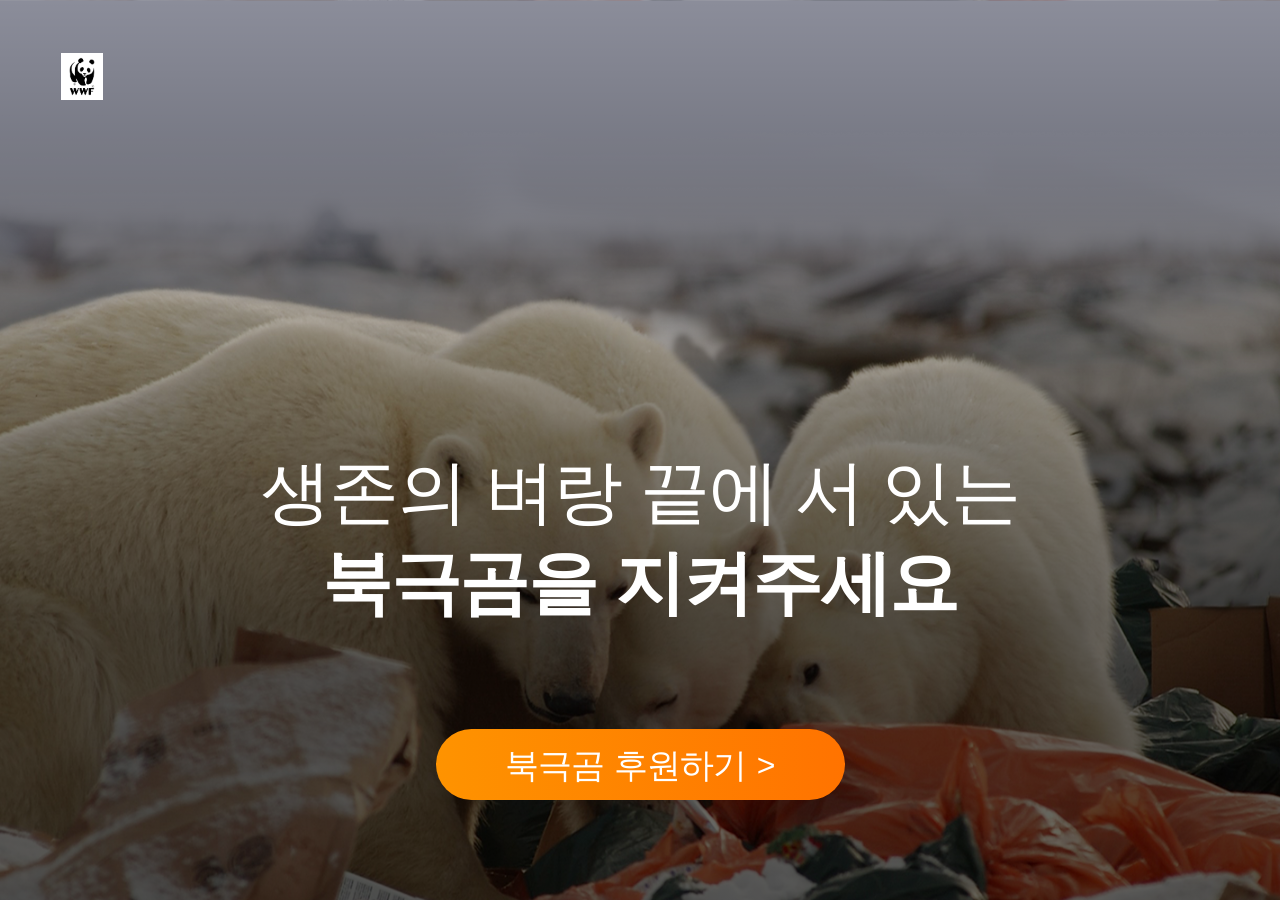
==== index.html @ f2ee0ec1 "1행 완성" ====
<!DOCTYPE html>
<html lang="ko">
<head>
    <meta charset="UTF-8">
    <meta name="viewport" content="width=device-width, initial-scale=1.0">
    <meta name="description" content="">
    <meta name="keywords" content="">
    <link rel="shortcut icon" href="./images/favicon1.png" type="image/x-icon">
    <title>wwf</title>
    <link rel="stylesheet" href="./style/reset.css">
    <link rel="stylesheet" href="./style/common.css">
    <link rel="stylesheet" href="./style/index.css">
    <link rel="stylesheet" href="./style/responsive.css">
</head>
<body>
    <div id="wrap">
        <!-- 1행 캠페인 표지-->
        <section class="container intro">
            <p class="logo"><img src="./images/logo.jpg" alt="wwf"></p>
            <h1>
                <span>생존의 벼랑 끝에 서 있는</span>
                <span>북극곰을 지켜주세요</span>
            </h1>
            <a href="#" class="sponsor_btn"><em>북극곰 후원하기</em><!-- after --></a>
        </section>
        <!-- 2행 퀴즈-->
        <!-- 3행 영상-->
        <!-- 4행 50감소-->
        <!-- 5행 인류재앙-->
        <!-- 6행 빙하위기-->
        <!-- 7행 wwf단체소개-->
        <!-- 8행 활동내역-->
        <!-- 9행 선물정보-->
        <!-- 10행 안내-->
    </div>
</body>
</html>
---- style/common.css ----
/* 공통 common.css */
#wrap {}
#wrap * {transition:all 0.3s;} /* 반응형 웹 사이즈가 바뀔때 자연스럽게 바뀌게 하는 방법 */
#wrap .container {
    min-width: 320px;
}
/* mobile design - .sponsor_btn */
#wrap .container .sponsor_btn {
    display: flex;
    flex-flow: row nowrap;
    justify-content: center;
    align-items: center;
    gap: 10px;
    border-radius: 37.5px;
    background: linear-gradient(90deg,#FE9300,#FF7300);
    width: 164px; height: 41px;
    margin: 0 auto;
}
#wrap .container .sponsor_btn::after {
    content: '>'; 
    display: block; 
    color: #fff;
    font-size: 0.75rem;
    transition: font-weight 0.3s;
}
#wrap .container .sponsor_btn:hover::after {
    animation: btn 0.4s linear alternate infinite;
    font-weight: 600;
}
#wrap .container .sponsor_btn em {
    color: #fff;
    font-weight: 500;
}

@keyframes btn {
    0% {transform: translateX(0)}
    100% {transform: translateX(4px);}
}
---- style/index.css ----
/* ==============================1행 캠페인 표지(m)==================================== */
#wrap .intro {
    background-image: url(../images/bg1.png);
    background-size: cover; 
    background-position: center bottom;
    padding: 100px 0;
}
#wrap .intro > *  {position: relative; z-index: 999;} 
#wrap .intro::after {
    content: ''; display: block;
    background:linear-gradient(transparent,#000  69%);
    opacity: 0.6;
    position: absolute; left: 0; top: 0;
    width: 100%; height: 100%;
    z-index: 100;
}
#wrap .intro .logo {
    position: absolute; 
    left: 21px; top: 18px; 
    width: 24px; /* 가로,세로 중 한가지값만 작성(나머지 비율은 자동조정) */
}   
#wrap .intro .logo img {width: 100%;}
#wrap .intro h1 {margin:0 0 50px;}
#wrap .intro h1 span {
    font-size: 1.88rem; font-weight: 700;
    display: block; text-align: center;
    line-height: 1.3; color: #fff;
}
#wrap .intro h1 span:nth-child(1) {}
#wrap .intro h1 span:nth-child(2) {}
#wrap .intro .sponsor_btn {}
---- style/responsive.css ----
/* 반응형조건 responsive */
/* m(320~) -> t(1024~) -> d(1250~) */
@media screen and (min-width:860px) {
    #wrap .intro {padding: 300px 0 100px;}
}
@media screen and (min-width:1024px) {
    #wrap .intro {padding: 410px 0 100px;}
    #wrap .intro .logo {width: 32px;left: 36px; top: 30px;}
    #wrap .intro h1 span {font-size: 3.13rem;}
    #wrap .intro h1 {margin:0 0 100px;}
    #wrap .container .sponsor_btn {width: 238px; height: 60px;}
    #wrap .container .sponsor_btn::after {font-size: 1rem;}
    #wrap .container .sponsor_btn em {font-size: 1.38rem;}
}/* 1024~ */
@media screen and (min-width:1250px) {
    #wrap .intro {padding: 447px 0 100px;}
    #wrap .intro .logo {width: 42px; left: 61px; top: 53px;}
    #wrap .intro h1 span {font-size: 4.38rem;}
    #wrap .intro h1 span:nth-child(1) {font-weight: 400;}
    #wrap .container .sponsor_btn {width: 409px; height: 71px;}
    #wrap .container .sponsor_btn::after {font-size: 2rem;}
    #wrap .container .sponsor_btn em {font-size: 2.13rem;}
}
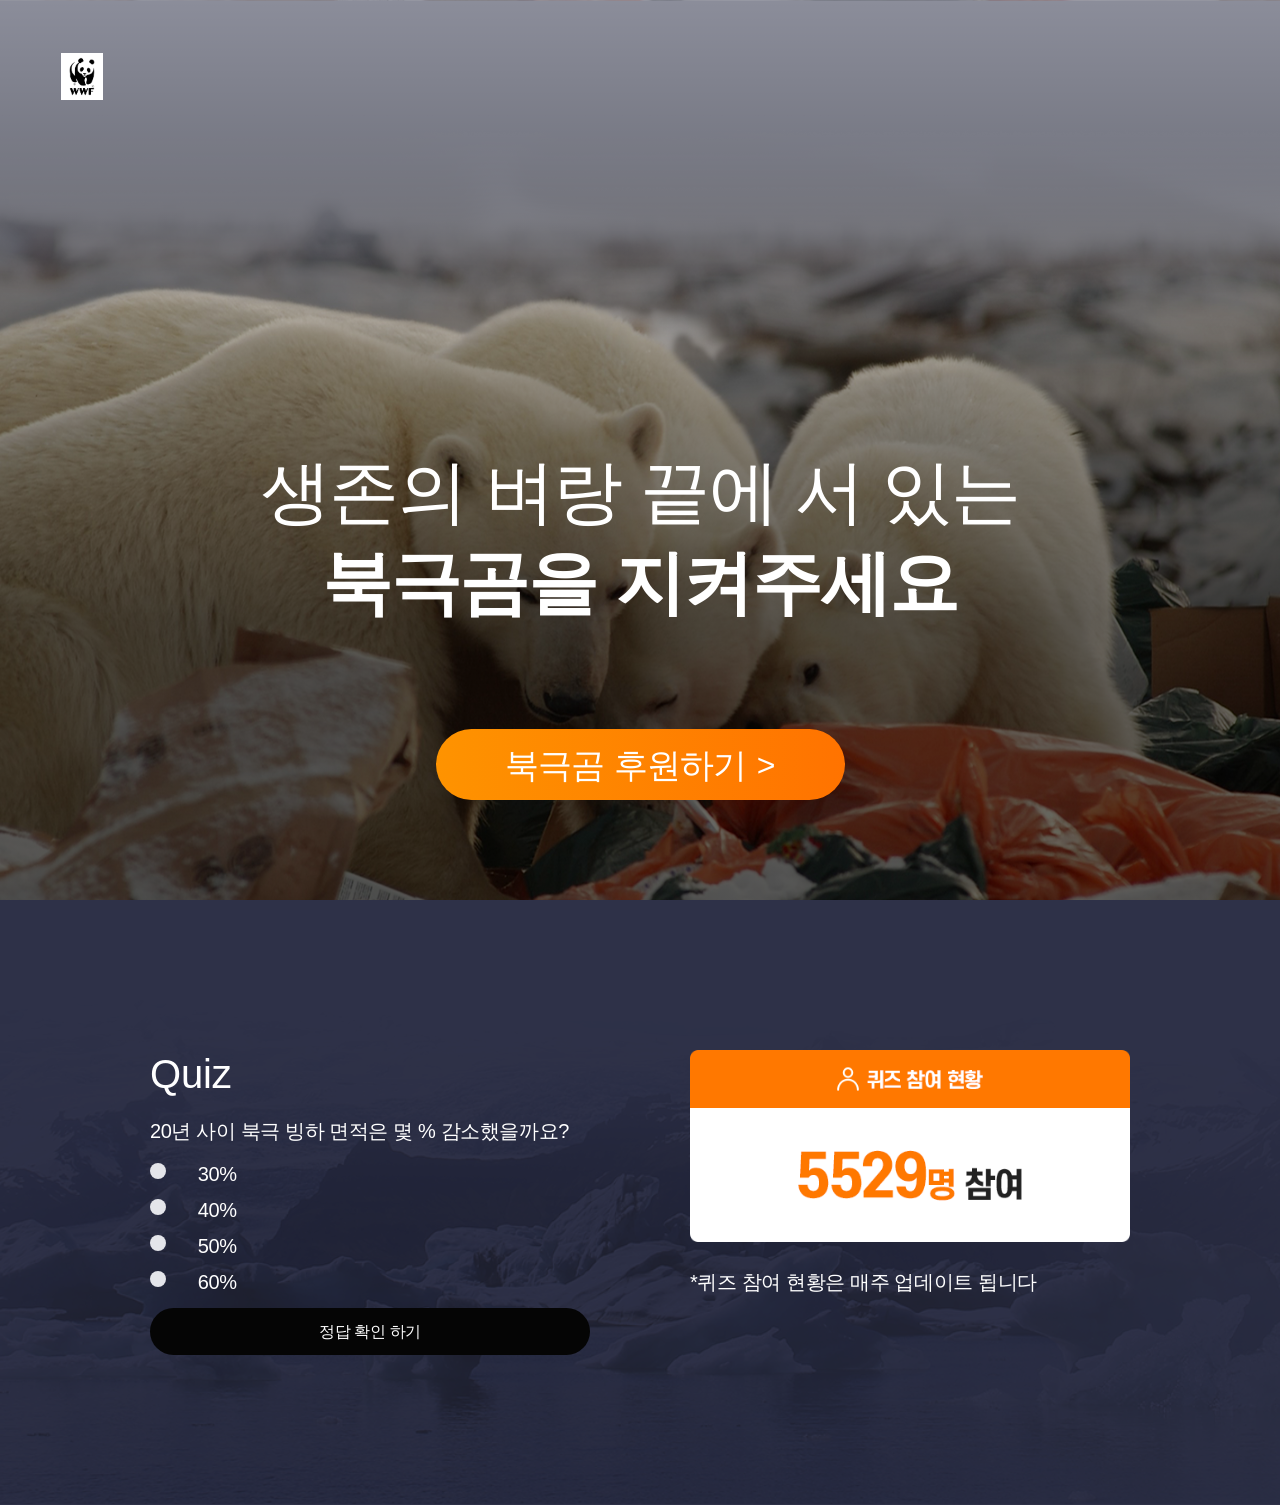
==== commit 249881ac: "2행 완성 반응형 해야함." ====
--- a/index.html
+++ b/index.html
@@ -24,6 +24,39 @@
             <a href="#" class="sponsor_btn"><em>북극곰 후원하기</em><!-- after --></a>
         </section>
         <!-- 2행 퀴즈-->
+        <div class="container quiz_bg">
+            <section class="contents quiz">
+                <div class="quiz_list">
+                    <h1>Quiz</h1>
+                    <h2><span>20년 사이 북극 빙하 면적은 </span><span>몇 % 감소했을까요?</span></h2>
+                    <form action="#" method="get" id="quiz_frm">
+                        <ul>
+                            <li>
+                                <input type="radio" name="quiz_group" id="q30" value="q30">
+                                <label for="q30">30%</label>
+                            </li>
+                            <li>
+                                <input type="radio" name="quiz_group" id="q40" value="q40">
+                                <label for="q40">40%</label>
+                            </li>
+                            <li>
+                                <input type="radio" name="quiz_group" id="q50" value="q50">
+                                <label for="q50">50%</label>
+                            </li>
+                            <li>
+                                <input type="radio" name="quiz_group" id="q60" value="q60">
+                                <label for="q60">60%</label>
+                            </li>
+                        </ul>
+                        <button  type="button" id="answer_btn">정답 확인 하기</button>
+                    </form>
+                </div>
+                <div class="quiz_status">
+                    <img src="./images/quiz_contents.png" alt="">
+                    <p>*퀴즈 참여 현황은 매주 업데이트 됩니다</p>
+                </div>
+            </section>
+        </div>
         <!-- 3행 영상-->
         <!-- 4행 50감소-->
         <!-- 5행 인류재앙-->
--- a/style/common.css
+++ b/style/common.css
@@ -2,8 +2,9 @@
 #wrap {}
 #wrap * {transition:all 0.3s;} /* 반응형 웹 사이즈가 바뀔때 자연스럽게 바뀌게 하는 방법 */
 #wrap .container {
-    min-width: 320px;
-}
+    min-width: 320px; /* 여기까지만 작아져라 */
+} 
+#wrap .quiz_bg .contents {max-width: 1250px; margin: 0 auto;} /* 여기까지만 커져라 */
 /* mobile design - .sponsor_btn */
 #wrap .container .sponsor_btn {
     display: flex;
@@ -32,6 +33,7 @@
     font-weight: 500;
 }
 
+
 @keyframes btn {
     0% {transform: translateX(0)}
     100% {transform: translateX(4px);}
--- a/style/index.css
+++ b/style/index.css
@@ -4,8 +4,9 @@
     background-size: cover; 
     background-position: center bottom;
     padding: 100px 0;
+    position: relative;
 }
-#wrap .intro > *  {position: relative; z-index: 999;} 
+#wrap .intro > *  { position: relative; z-index: 999;} 
 #wrap .intro::after {
     content: ''; display: block;
     background:linear-gradient(transparent,#000  69%);
@@ -28,4 +29,62 @@
 }
 #wrap .intro h1 span:nth-child(1) {}
 #wrap .intro h1 span:nth-child(2) {}
-#wrap .intro .sponsor_btn {}+#wrap .intro .sponsor_btn {}
+
+/* =============================================2행========================================= */
+
+#wrap .quiz_bg {
+    background-image: url(../images/quiz_bg.png);
+    background-size: cover;
+    background-position: center bottom;
+    padding: 70px;
+}
+
+#wrap .quiz_bg .quiz {
+    display: flex; flex-flow: column nowrap; /* t,d column을 low로 */
+    gap: 50px;
+}
+#wrap .quiz_bg .quiz .quiz_list {
+    
+}
+#wrap .quiz_bg .quiz .quiz_list > * {margin: 0 0 16px;}
+#wrap .quiz_bg .quiz .quiz_list h1 {
+    font-size: 1.5rem; font-weight:500; line-height: 1.2; letter-spacing: -0.01rem;
+    color: #fff;
+}
+#wrap .quiz_bg .quiz .quiz_list h2 {margin-bottom: 16px;}
+#wrap .quiz_bg .quiz .quiz_list h2 span {
+    color: #fff;
+    display: block;
+    line-height: 1.7; 
+}
+#wrap .quiz_bg .quiz .quiz_list h2 span:first-child {}
+#wrap .quiz_bg .quiz .quiz_list h2 span:last-child {}
+#wrap .quiz_bg .quiz .quiz_list #quiz_frm {margin: 0;}
+#wrap .quiz_bg .quiz .quiz_list #quiz_frm ul {margin:0 0 16px;}
+#wrap .quiz_bg .quiz .quiz_list #quiz_frm ul li {
+    margin:0 0 16px;
+}
+#wrap .quiz_bg .quiz .quiz_list #quiz_frm ul li:last-child {margin: 0;}
+#wrap .quiz_bg .quiz .quiz_list #quiz_frm ul li input {display: none;}
+#wrap .quiz_bg .quiz .quiz_list #quiz_frm ul li input:checked + label {background-image: url(../images/quiz_chk.svg);}
+#wrap .quiz_bg .quiz .quiz_list #quiz_frm ul li label {
+    color: #fff;
+    font-size: 0.88rem;
+    background-image: url(../images/quiz_no_chk.svg);
+    background-size: 16px; background-repeat: no-repeat; /* 반복 유무 */
+    padding-left: 47.75px; /* 원 위치로부터 떨어져있는 거리 */
+}
+#wrap .quiz_bg .quiz .quiz_list #quiz_frm ul li:hover label {color: #FF7300;}
+#wrap .quiz_bg .quiz .quiz_list #quiz_frm #answer_btn {
+    color: #fff;
+    width:100%; line-height: 47px; line-height: 1.7;
+    background-color: #050505; padding: 10px;
+    border-radius: 50px;
+}
+#wrap .quiz_bg .quiz .quiz_list #quiz_frm #answer_btn:hover {
+    background-color: #FF7300;
+}
+#wrap .quiz_bg .quiz .quiz_status {}
+#wrap .quiz_bg .quiz .quiz_status img {width: 100%;}
+#wrap .quiz_bg .quiz .quiz_status p {color: #fff; line-height: 1.7;font-size: 1.25rem; margin: 20px 0 0; } 
--- a/style/responsive.css
+++ b/style/responsive.css
@@ -1,7 +1,19 @@
 /* 반응형조건 responsive */
 /* m(320~) -> t(1024~) -> d(1250~) */
+@media screen and (min-width:680px) {
+    #wrap .quiz_bg .quiz {
+        flex-flow: row nowrap;
+    }
+    #wrap .quiz_bg .quiz > * {flex: 1;} /* 양쪽 같은 비율로 반응하게 하기. */
+/*     #wrap .quiz_bg .quiz .quiz_list {width: 200px;}
+    #wrap .quiz_bg .quiz .quiz_status {flex: 1;} */
+}
 @media screen and (min-width:860px) {
     #wrap .intro {padding: 300px 0 100px;}
+    /* --------------------2행 퀴즈----------------------------- */
+    #wrap .quiz_bg .quiz {
+        flex-flow: row nowrap;
+    }
 }
 @media screen and (min-width:1024px) {
     #wrap .intro {padding: 410px 0 100px;}
@@ -11,6 +23,13 @@
     #wrap .container .sponsor_btn {width: 238px; height: 60px;}
     #wrap .container .sponsor_btn::after {font-size: 1rem;}
     #wrap .container .sponsor_btn em {font-size: 1.38rem;}
+    /* --------------------2행 퀴즈----------------------------- */
+    #wrap .quiz_bg {padding: 150px;}
+    #wrap .quiz_bg .quiz {flex-flow: row nowrap; gap: 100px;}
+    #wrap .quiz_bg .quiz .quiz_list h1 {font-size: 2.5rem;}
+    #wrap .quiz_bg .quiz .quiz_list h2 span {font-size: 1.25rem; display: inline;}
+    #wrap .quiz_bg .quiz .quiz_list #quiz_frm ul li label {font-size: 1.25rem; /* background-size: 28px; */}
+    
 }/* 1024~ */
 @media screen and (min-width:1250px) {
     #wrap .intro {padding: 447px 0 100px;}
@@ -20,4 +39,5 @@
     #wrap .container .sponsor_btn {width: 409px; height: 71px;}
     #wrap .container .sponsor_btn::after {font-size: 2rem;}
     #wrap .container .sponsor_btn em {font-size: 2.13rem;}
+    /* --------------------2행 퀴즈----------------------------- */
 }
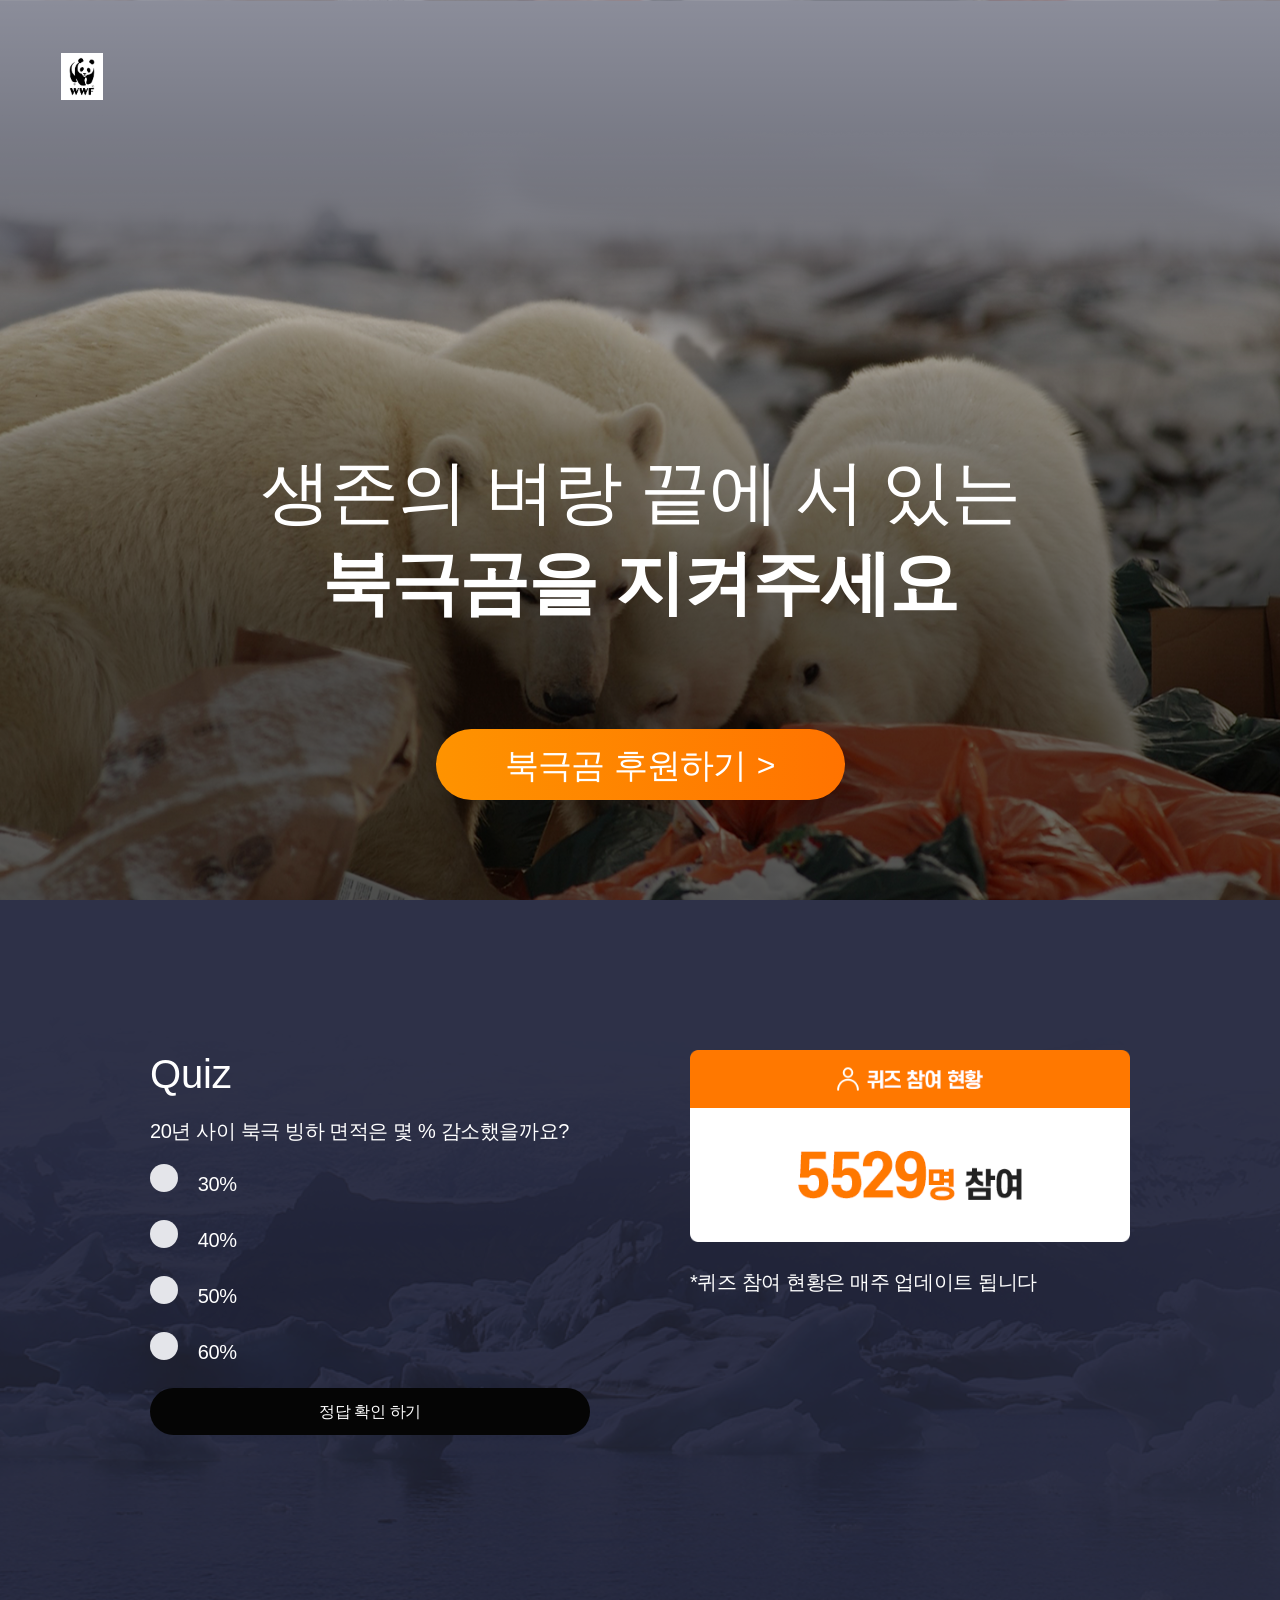
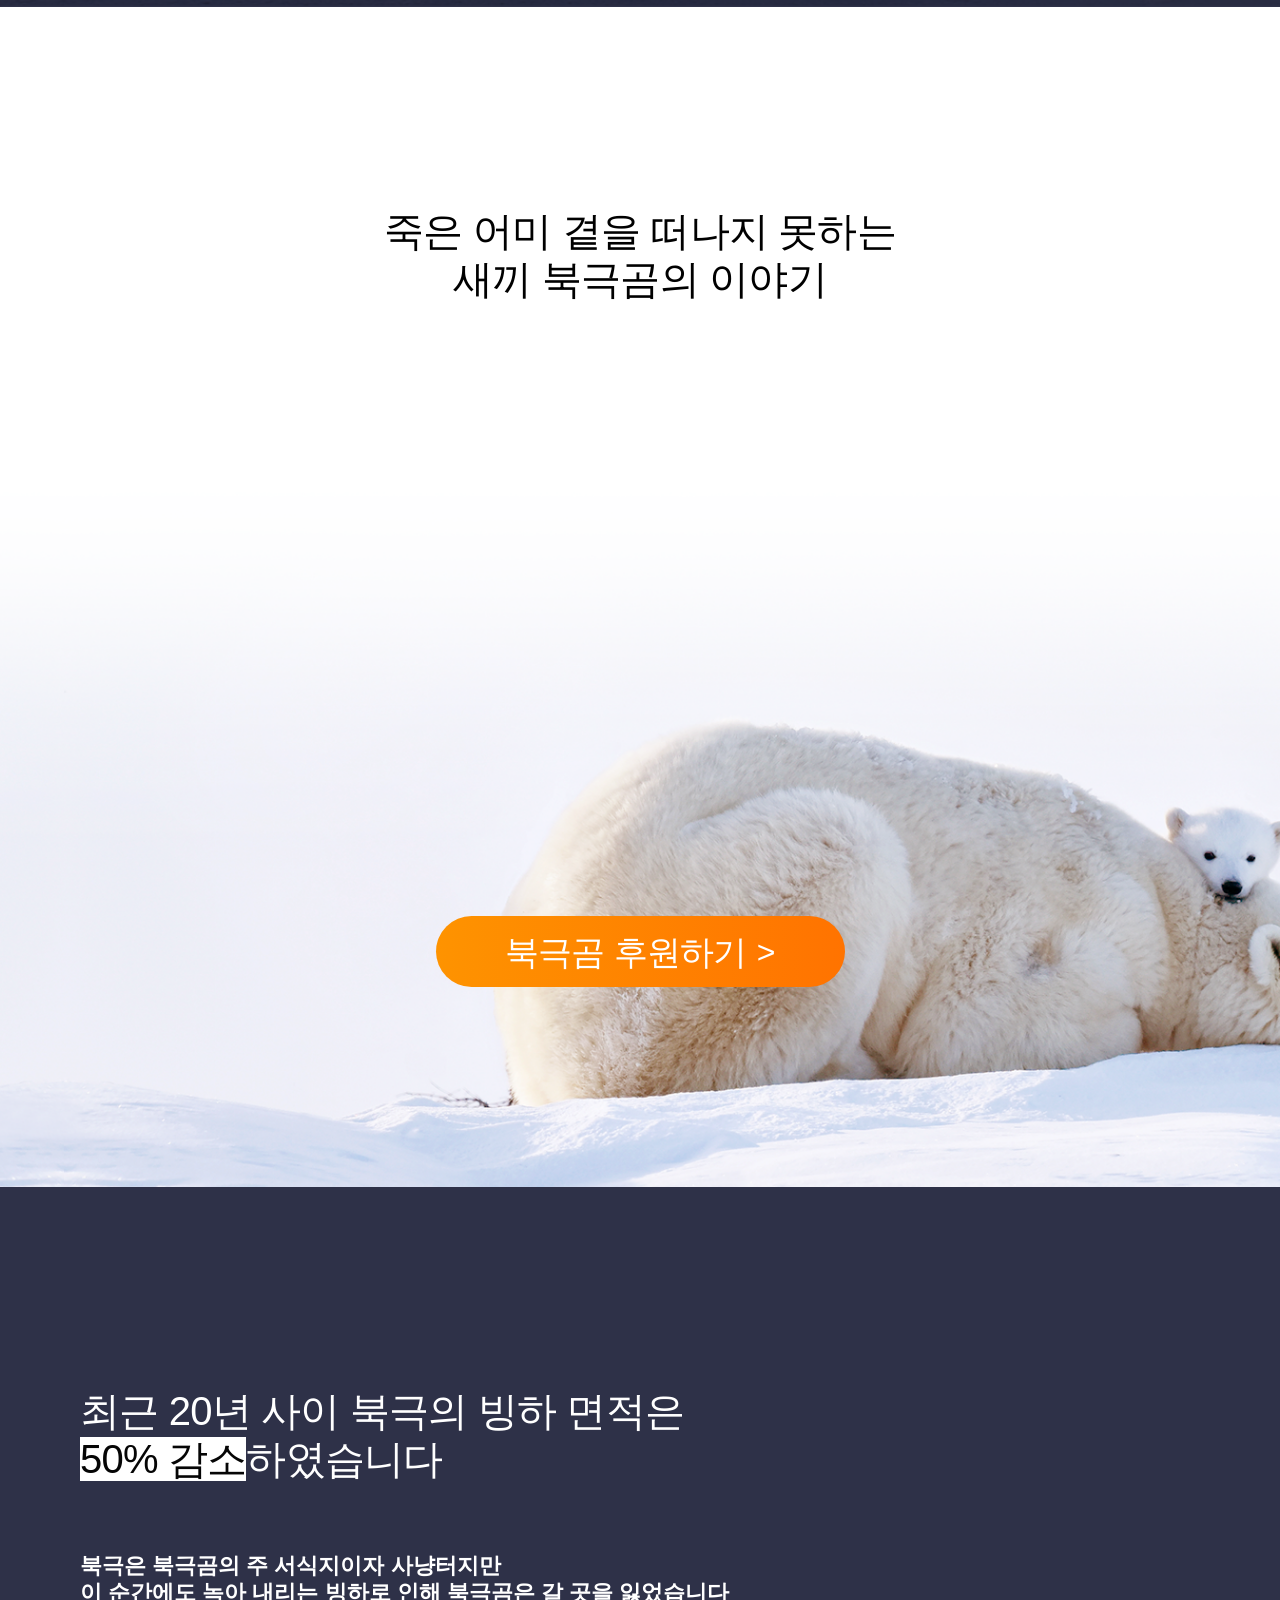
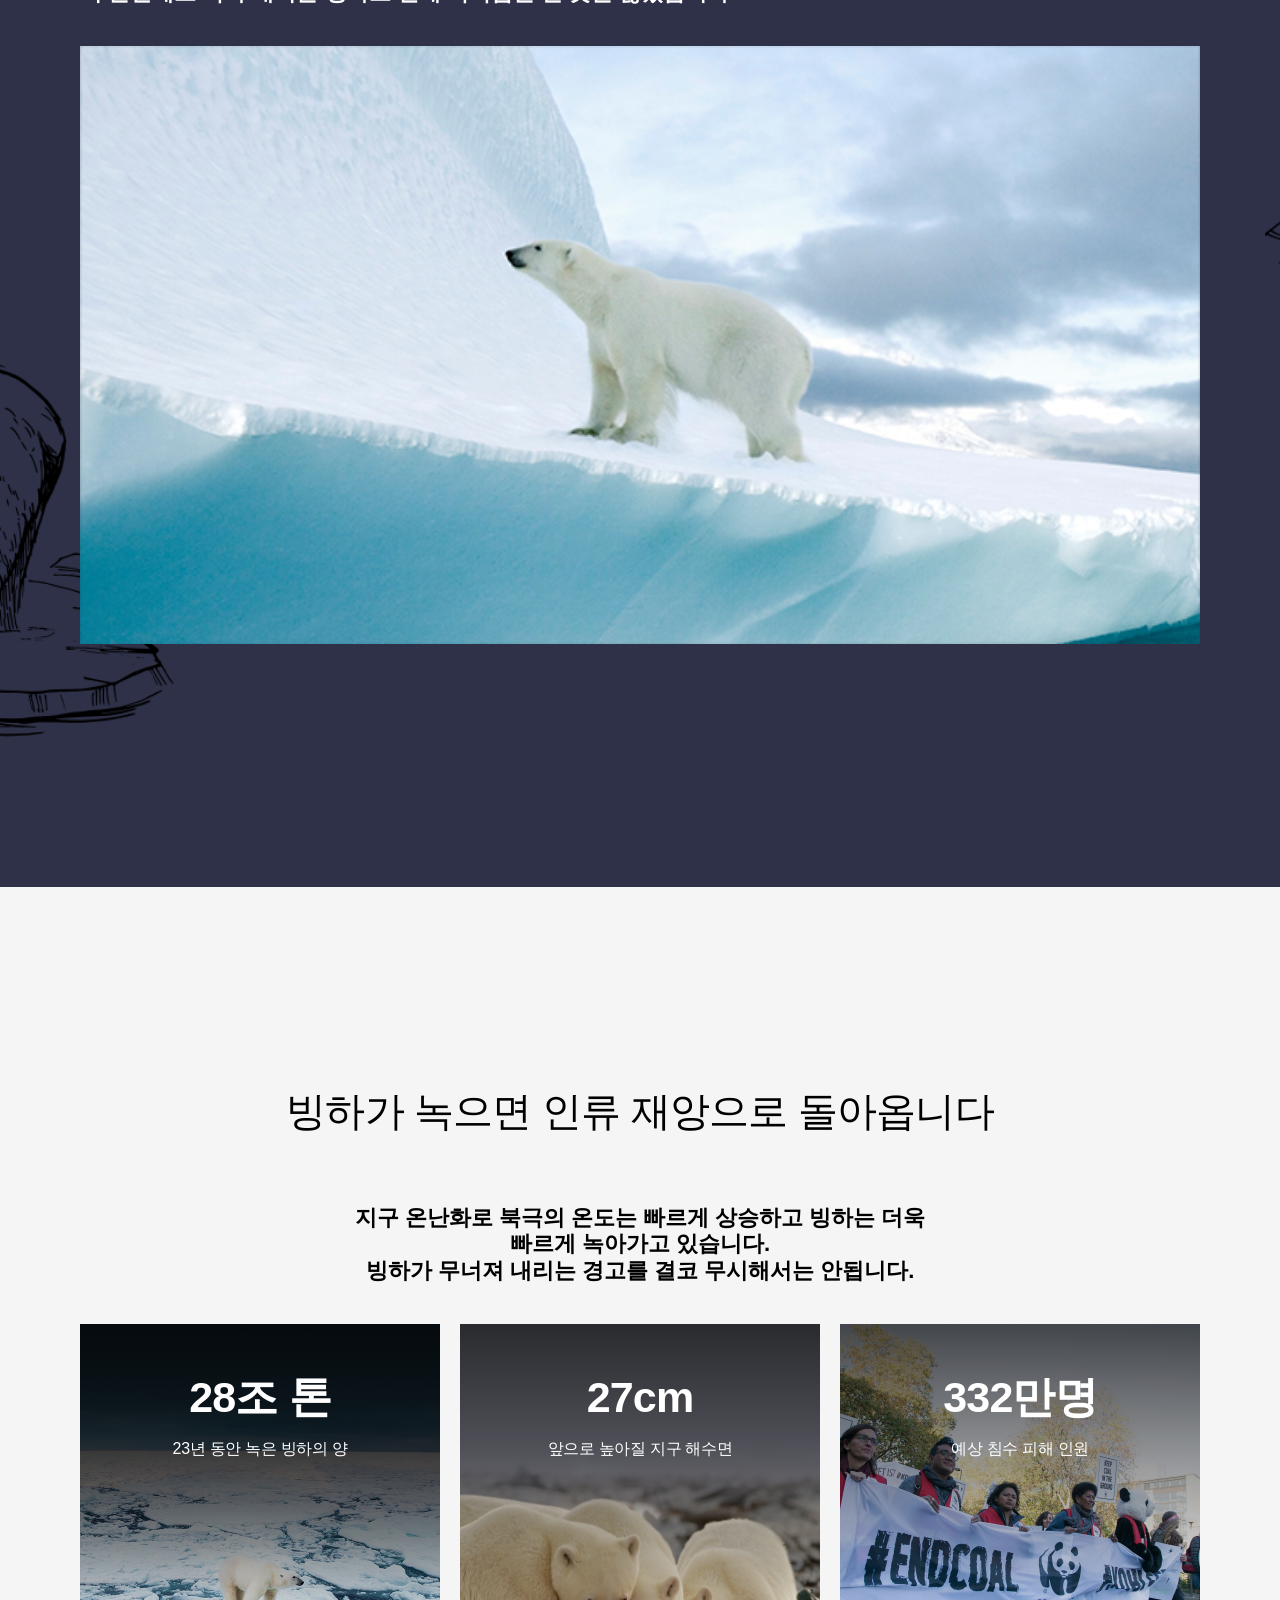
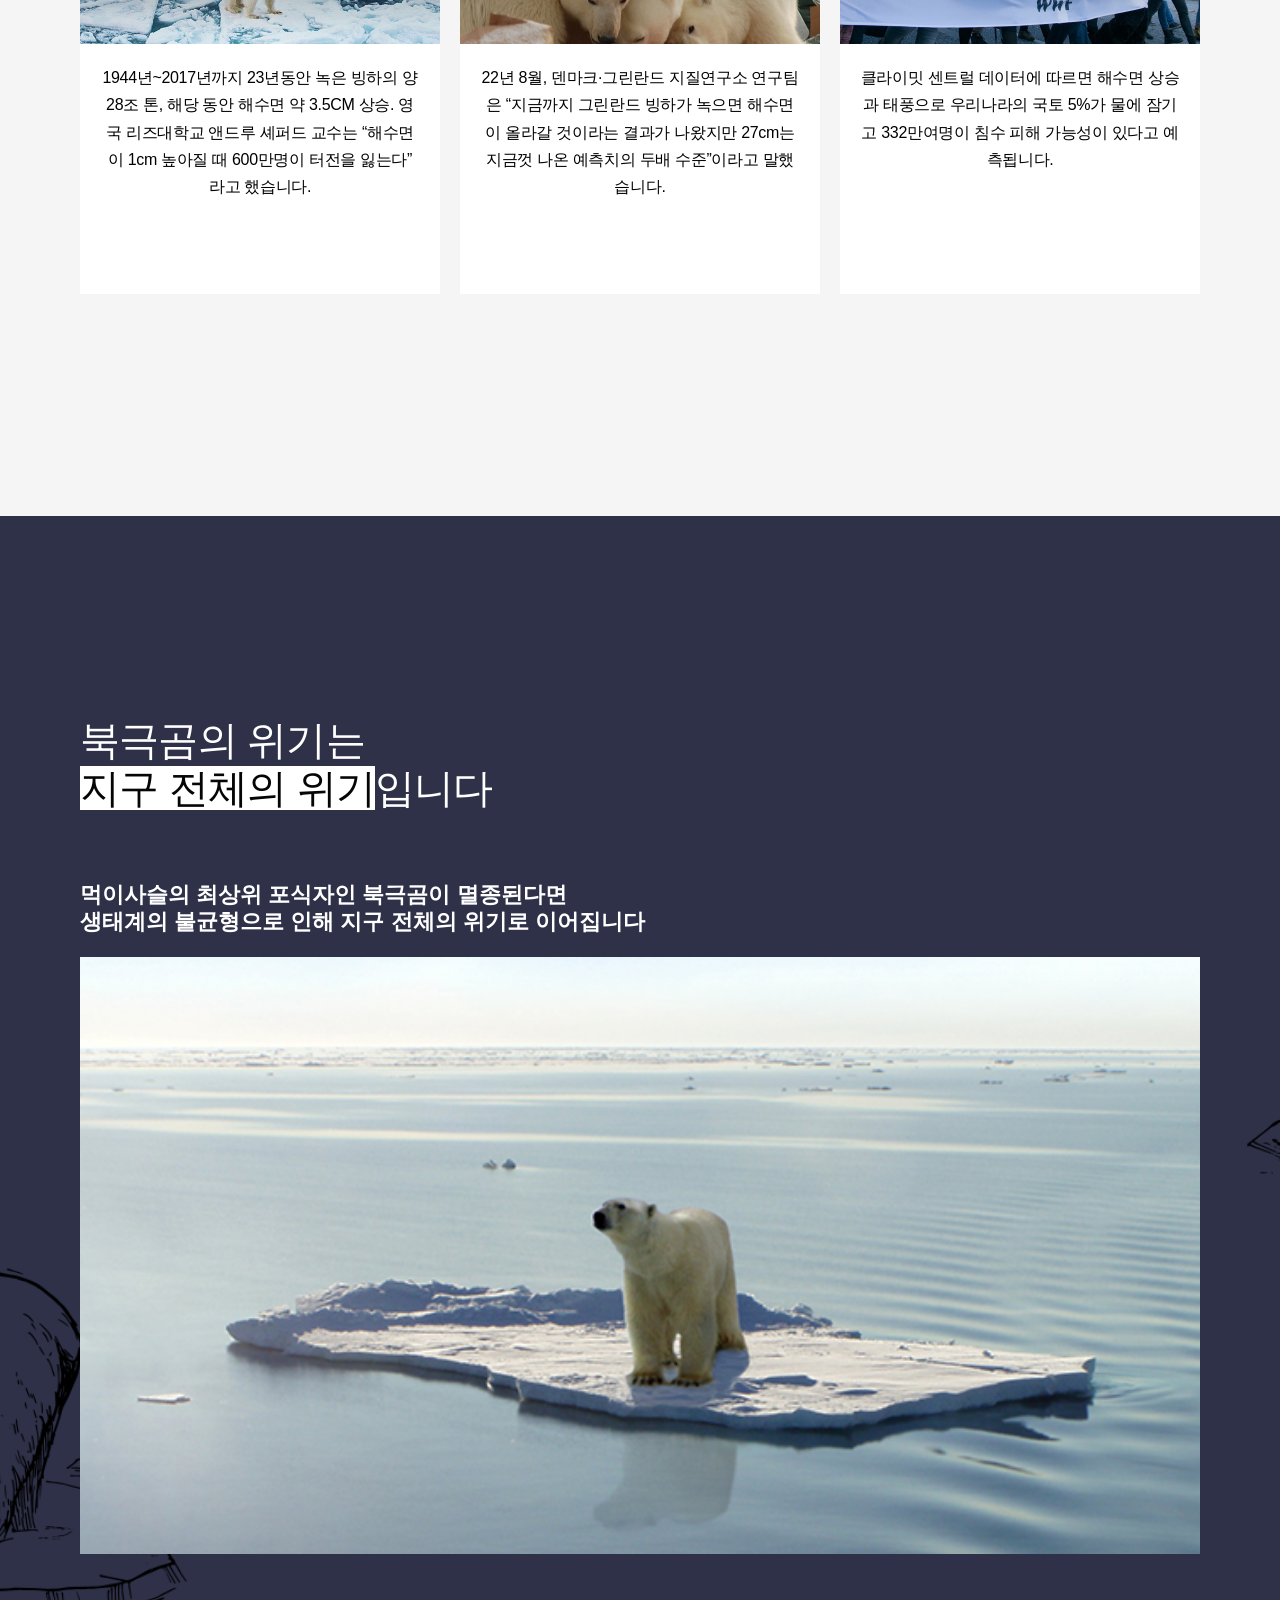
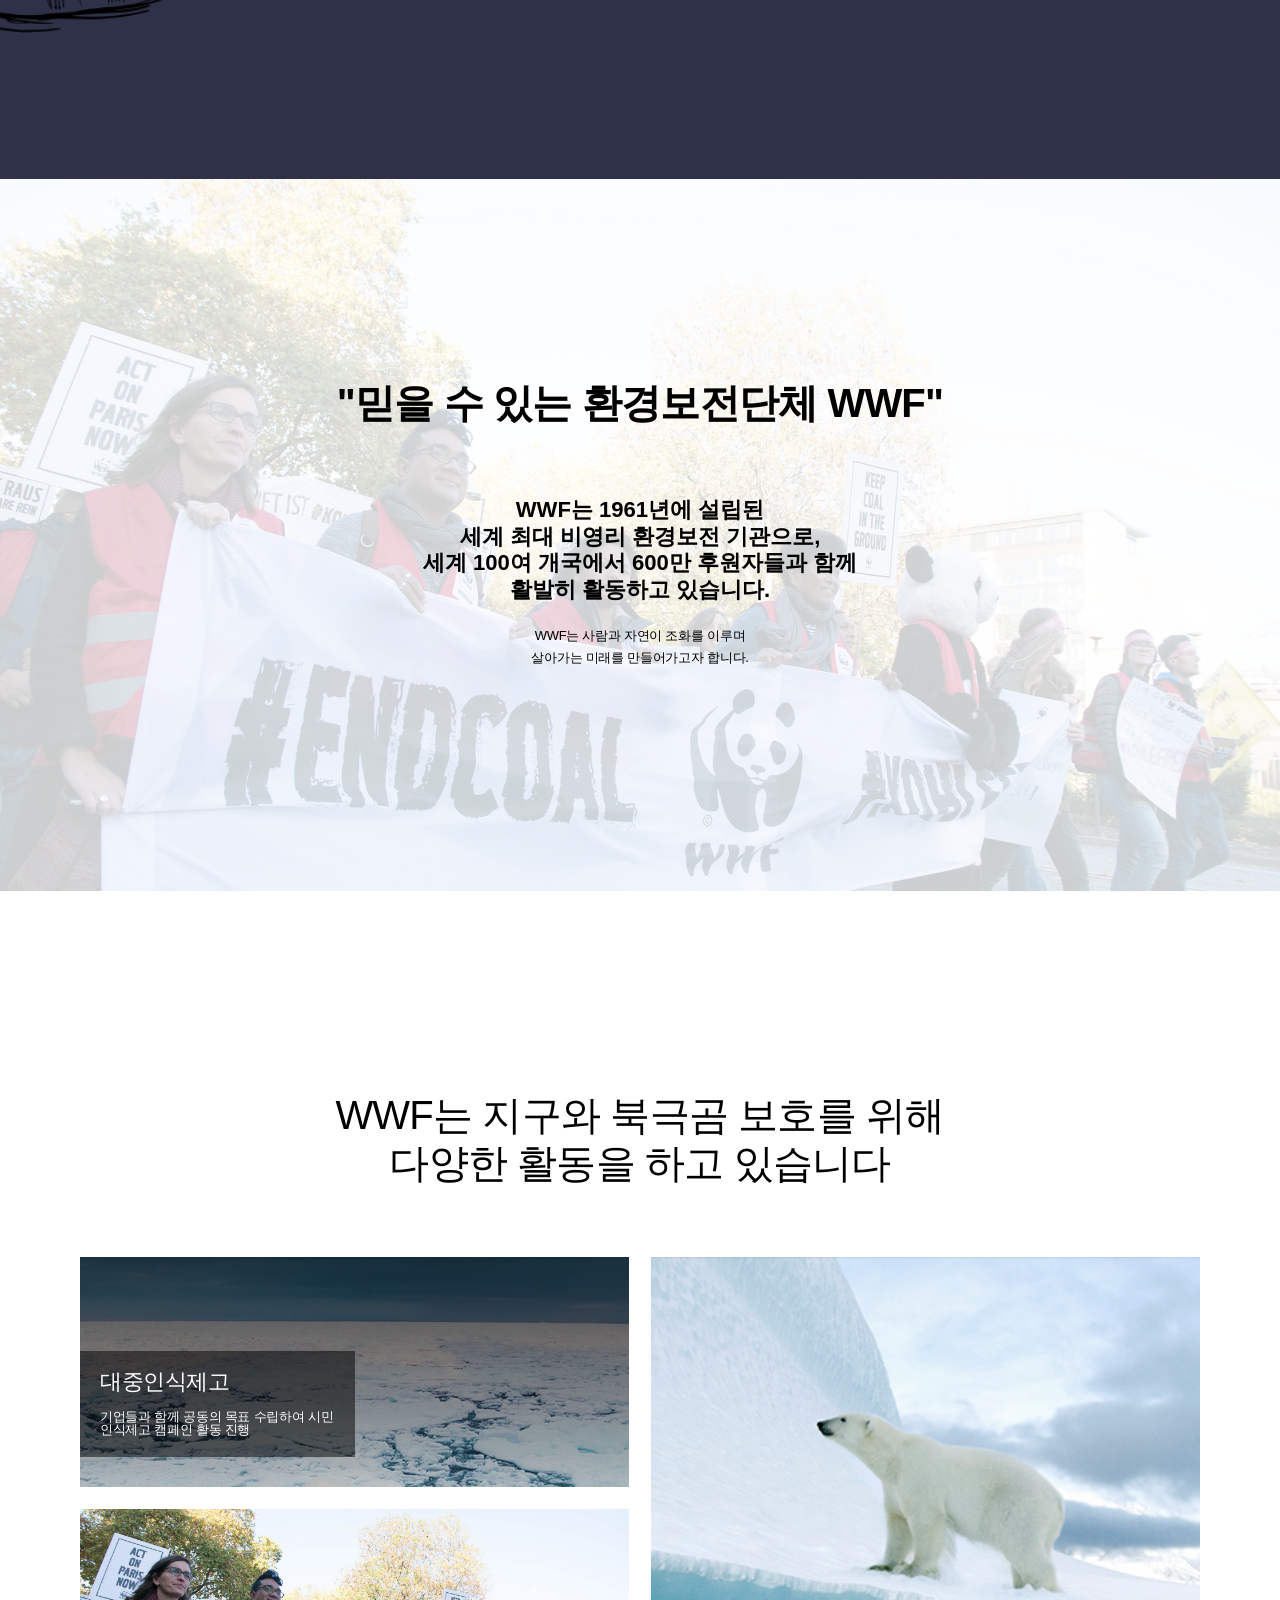
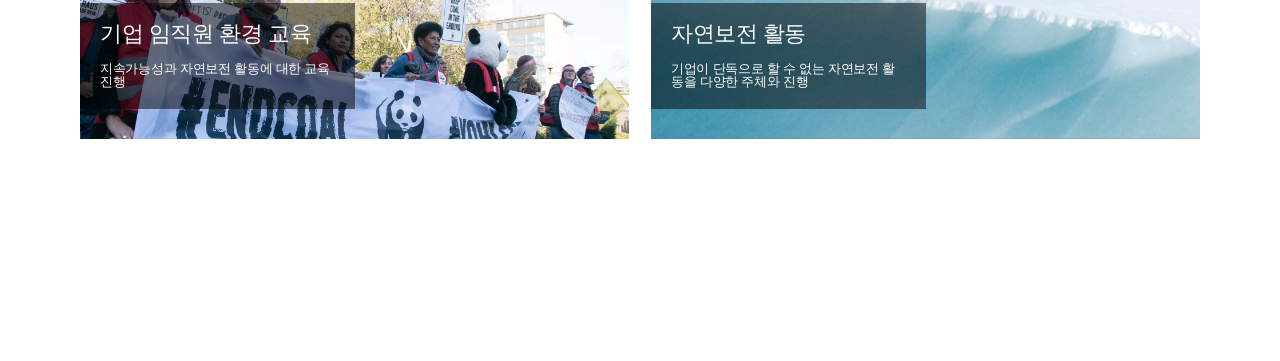
==== commit 7942ee67: "8행까지 완료" ====
--- a/index.html
+++ b/index.html
@@ -58,11 +58,99 @@
             </section>
         </div>
         <!-- 3행 영상-->
+        <div class="container video_bg">
+            <div class="contents video">
+                <h1>죽은 어미 곁을 떠나지 못하는<br>새끼 북극곰의 이야기</h1>
+                <iframe src="https://www.youtube.com/embed/u9V5MBqhLRc" title="기후변화를 막고 녹아내리는 북극에서 북극곰을 지켜주세요!" frameborder="0" allow="accelerometer; autoplay; clipboard-write; encrypted-media; gyroscope; picture-in-picture; web-share" referrerpolicy="strict-origin-when-cross-origin" allowfullscreen></iframe>
+                <a href="#" class="sponsor_btn"><em>북극곰 후원하기</em><!-- after --></a>
+            </div>
+        </div>
         <!-- 4행 50감소-->
+        <div class="container reduction_bg">
+            <div class="contents reduction">
+                <h1>최근 20년 사이 북극의 빙하 면적은<br><span class="highlight">50% 감소</span>하였습니다</h1>
+                <p>북극은 북극곰의 주 서식지이자 사냥터지만<br>이 순간에도 녹아 내리는 빙하로 인해 북극곰은 갈 곳을 잃었습니다</p>
+                <p><img src="./images/reduction_50.png" alt=""></p>
+            </div>
+        </div>
         <!-- 5행 인류재앙-->
+        <div class="container humanity_bg">
+            <div class="contents humanity">
+                <h1>빙하가 녹으면 인류 재앙으로 돌아옵니다</h1>
+                <p>지구 온난화로 북극의 온도는 빠르게 상승하고 빙하는 더욱<br>빠르게 녹아가고 있습니다.<br>빙하가 무너져 내리는 경고를 결코 무시해서는 안됩니다.</p>
+                <ul class="list">
+                    <li>
+                        <dl>
+                            <dt>28조 톤</dt>
+                            <dd>23년 동안 녹은 빙하의 양</dd>
+                        </dl>
+                        <div class="txt">
+                            <p>1944년~2017년까지 23년동안 녹은 빙하의 양 28조 톤, 해당 동안 해수면 약 3.5CM 상승. 영국 리즈대학교 앤드루 셰퍼드 교수는 “해수면이 1cm 높아질 때 600만명이 터전을 잃는다” 라고 했습니다.</p>
+                        </div>
+                    </li>
+                    <li>
+                        <dl>
+                            <dt>27cm</dt>
+                            <dd>앞으로 높아질 지구 해수면</dd>
+                        </dl>
+                        <div class="txt">
+                            <p>22년 8월, 덴마크·그린란드 지질연구소 연구팀은 “지금까지 그린란드 빙하가 녹으면 해수면이 올라갈 것이라는 결과가 나왔지만 27cm는 지금껏 나온 예측치의 두배 수준”이라고 말했습니다.</p>
+                        </div>
+                    </li>
+                    <li>
+                        <dl>
+                            <dt>332만명</dt>
+                            <dd>예상 침수 피해 인원</dd>
+                        </dl>
+                        <div class="txt">
+                            <p>클라이밋 센트럴 데이터에 따르면 해수면 상승과 태풍으로 우리나라의 국토 5%가 물에 잠기고 332만여명이 침수 피해 가능성이 있다고 예측됩니다.</p>
+                        </div>
+                    </li>
+                </ul>
+            </div>
+        </div>
         <!-- 6행 빙하위기-->
+        <div class="container crisis_bg">
+            <div class="contents crisis">
+                <h1>북극곰의 위기는<br><span class="highlight">지구 전체의 위기</span>입니다</h1>
+                <p>먹이사슬의 최상위 포식자인 북극곰이 멸종된다면<br>생태계의 불균형으로 인해 지구 전체의 위기로 이어집니다</p>
+                <p><img src="./images/bg2.png" alt=""></p>
+            </div>
+        </div>
         <!-- 7행 wwf단체소개-->
+        <div class="container wwf_bg">
+            <div class="contents wwf">
+                <h1>"믿을 수 있는 환경보전단체 WWF"</h1>
+                <p>WWF는 1961년에 설립된<br>세계 최대 비영리 환경보전 기관으로,<br>세계 100여 개국에서 600만 후원자들과 함께<br>활발히 활동하고 있습니다.</p>
+                <p>WWF는 사람과 자연이 조화를 이루며<br>살아가는 미래를 만들어가고자 합니다.</p>
+            </div>
+        </div>
         <!-- 8행 활동내역-->
+        <div class="container activity_bg">
+            <div class="contents activity">
+                <h1>WWF는 지구와 북극곰 보호를 위해<br>다양한 활동을 하고 있습니다</h1>
+                <ul class="details">
+                    <li>
+                        <dl class="txt">
+                            <dt>대중인식제고</dt>
+                            <dd>기업들과 함께 공동의 목표 수립하여 시민 인식제고 캠페인 활동 진행</dd>
+                        </dl>
+                    </li>
+                    <li>
+                        <dl class="txt">
+                            <dt>기업 임직원 환경 교육</dt>
+                            <dd>지속가능성과 자연보전 활동에 대한 교육 진행</dd>
+                        </dl>
+                    </li>
+                    <li>
+                        <dl class="txt">
+                            <dt>자연보전 활동</dt>
+                            <dd>기업이 단독으로 할 수 없는 자연보전 활동을 다양한 주체와 진행</dd>
+                        </dl>
+                    </li>
+                </ul>
+            </div>
+        </div>
         <!-- 9행 선물정보-->
         <!-- 10행 안내-->
     </div>
--- a/style/common.css
+++ b/style/common.css
@@ -3,8 +3,28 @@
 #wrap * {transition:all 0.3s;} /* 반응형 웹 사이즈가 바뀔때 자연스럽게 바뀌게 하는 방법 */
 #wrap .container {
     min-width: 320px; /* 여기까지만 작아져라 */
+    background-size: cover; background-position: center;
+    padding: 70px 15px;
 } 
-#wrap .quiz_bg .contents {max-width: 1250px; margin: 0 auto;} /* 여기까지만 커져라 */
+
+#wrap .container .contents {max-width: 1250px; margin: 0 auto;}
+#wrap .container .contents > * {margin: 0 0 22px;}
+#wrap .container .contents h1 {
+font-size: 1.38rem; font-weight: 500; line-height: 1.2;
+}
+#wrap .container .contents h1 .highlight {
+    background-color: #fff; color: #050505; 
+    font-size: 1.35rem; font-weight: 500;
+}
+#wrap .container .contents h1+p {
+    font-size: 0.81rem; 
+    line-height: 1.7; letter-spacing: -0.02rem;
+}
+
+#wrap .quiz_bg .contents {
+    max-width: 1250px; 
+    margin: 0 auto;
+} /* 여기까지만 커져라 */
 /* mobile design - .sponsor_btn */
 #wrap .container .sponsor_btn {
     display: flex;
@@ -33,7 +53,6 @@
     font-weight: 500;
 }
 
-
 @keyframes btn {
     0% {transform: translateX(0)}
     100% {transform: translateX(4px);}
--- a/style/index.css
+++ b/style/index.css
@@ -1,4 +1,4 @@
-/* ==============================1행 캠페인 표지(m)==================================== */
+/* *************************************************************1행( 캠페인 표지 )*************************************************************** */
 #wrap .intro {
     background-image: url(../images/bg1.png);
     background-size: cover; 
@@ -31,12 +31,10 @@
 #wrap .intro h1 span:nth-child(2) {}
 #wrap .intro .sponsor_btn {}
 
-/* =============================================2행========================================= */
+/* *************************************************************2행*************************************************************** */
 
 #wrap .quiz_bg {
     background-image: url(../images/quiz_bg.png);
-    background-size: cover;
-    background-position: center bottom;
     padding: 70px;
 }
 
@@ -87,4 +85,126 @@
 }
 #wrap .quiz_bg .quiz .quiz_status {}
 #wrap .quiz_bg .quiz .quiz_status img {width: 100%;}
-#wrap .quiz_bg .quiz .quiz_status p {color: #fff; line-height: 1.7;font-size: 1.25rem; margin: 20px 0 0; } +#wrap .quiz_bg .quiz .quiz_status p {color: #fff; line-height: 1.7;font-size: 1.25rem; margin: 20px 0 0; } 
+/* *************************************************************3행*************************************************************** */
+#wrap .video_bg {
+    background-image: url(../images/video_bg.png);
+    padding: 50px 15px;
+}
+#wrap .video_bg .video h1 {
+    text-align: center;
+}
+#wrap .video_bg .video iframe {width: 100%;  margin: 70px 0}
+/* *************************************************************4행*************************************************************** */
+#wrap .reduction_bg {
+    background-image: url(../images/reduction_50bg.png);
+}
+#wrap .reduction_bg .reduction h1 {color: #fff;}
+#wrap .reduction_bg .reduction h1 .highlight {}
+#wrap .reduction_bg .reduction p {color: #fff;}
+#wrap .reduction_bg .reduction p img {width: 100%;}
+/* *************************************************************5행*************************************************************** */
+#wrap .humanity_bg {
+    background-color: #f5f5f5;
+}
+#wrap .humanity_bg .humanity h1 {
+    text-align: center;
+    margin: 0 0 40px;
+}
+#wrap .humanity_bg .humanity p {text-align: center; }
+#wrap .humanity_bg .humanity .list {
+    display: flex; flex-flow: column nowrap;
+    /* display: grid; grid-template-rows: 1fr 1fr 1fr; */ /* grid 사용해서 배치하는법 */
+    gap: 20px;
+}
+#wrap .humanity_bg .humanity .list li {}
+#wrap .humanity_bg .humanity .list li dl {
+    background-size: cover; background-position: center;
+    text-align: center;
+    padding: 48px 0;
+    position: relative;
+}
+#wrap .humanity_bg .humanity .list li dl > * {
+    position: relative; 
+    z-index: 999;
+    color: #fff; 
+}
+#wrap .humanity_bg .humanity .list li:nth-child(1) dl {background-image: url(../images/warming_28t.png);}
+#wrap .humanity_bg .humanity .list li:nth-child(2) dl {background-image: url(../images/warming_27.png);}
+#wrap .humanity_bg .humanity .list li:nth-child(3) dl {background-image:url(../images/wwf.jpg);}
+#wrap .humanity_bg .humanity .list li dl::before {
+    content: ''; display: block;
+    width: 100%; height: 100%; 
+    background: linear-gradient(180deg,#000,transparent);
+    position: absolute; left: 0; top: 0;
+    opacity: 0.7;
+    z-index: 100;
+} /* 그라데이션 배경 */
+#wrap .humanity_bg .humanity .list li dl dt {
+    font-size: 1.38rem; 
+    font-weight: 500; line-height: 1.2;
+    margin: 0 0 11px;
+}
+#wrap .humanity_bg .humanity .list li dl dd {line-height: 1.7;}
+#wrap .humanity_bg .humanity .list li .txt {background-color: #fff; padding: 20px;}
+#wrap .humanity_bg .humanity .list li .txt p {
+    font-size: 0.81rem; line-height: 1.7; 
+}
+/* *************************************************************6행*************************************************************** */
+#wrap .crisis_bg {
+    background-image: url(../images/reduction_50bg.png);
+}
+#wrap .crisis_bg .crisis {}
+#wrap .crisis_bg .crisis h1 {color: #fff;}
+#wrap .crisis_bg .crisis h1 .highlight {}
+#wrap .crisis_bg .crisis p {color: #fff;}
+#wrap .crisis_bg .crisis p img {width: 100%;}
+
+/* *************************************************************7행*************************************************************** */
+#wrap .wwf_bg {
+    background-image: url(../images/wwf.jpg);
+    position: relative; 
+}
+#wrap .wwf_bg::before {
+    content: ''; display: block;
+    width: 100%; height: 100%;
+    background-color: #fff; /* background-color: rgba(255,255,255,0) */
+    position: absolute; left: 0; top: 0;
+    opacity: 0.8;
+    z-index: 10;
+}
+#wrap .wwf_bg .wwf {
+    position: relative; z-index: 11; text-align: center;
+    line-height: 1.3;
+}
+#wrap .wwf_bg .wwf h1 {
+    font-size: 1.88rem; font-weight: 700;
+}
+#wrap .wwf_bg .wwf p {font-size: 0.81rem; line-height: 1.7;}
+#wrap .wwf_bg .wwf p:last-child {}
+
+/* *************************************************************8행*************************************************************** */
+#wrap .activity_bg {}
+#wrap .activity_bg .activity {}
+#wrap .activity_bg .activity h1 {text-align: center;}
+#wrap .activity_bg .activity .details {
+    display: grid;
+    grid-template-areas:
+        'public' 
+        'corperation' 
+        'nature';
+        gap: 22px;
+}
+#wrap .activity_bg .activity .details li {
+    background-size: cover; 
+    background-position: center;
+    padding-top: 94px;
+}
+#wrap .activity_bg .activity .details li:nth-child(1) {grid-area: public;background-image: url(../images/warming_28t.png);} 
+#wrap .activity_bg .activity .details li:nth-child(2) {grid-area: corperation;background-image: url(../images/wwf.jpg);}
+#wrap .activity_bg .activity .details li:nth-child(3) {grid-area: nature;background-image: url(../images/reduction_50.png);}
+#wrap .activity_bg .activity .details li .txt {background-color:rgba(0, 0, 0, 0.5); padding: 20px;}
+#wrap .activity_bg .activity .details li .txt * {color: #fff;}
+#wrap .activity_bg .activity .details li .txt dt {font-size: 1.38rem; margin: 0 0 18px;}
+#wrap .activity_bg .activity .details li .txt dd {font-size: 0.81rem;}
+/* *************************************************************9행*************************************************************** */
--- a/style/responsive.css
+++ b/style/responsive.css
@@ -11,9 +11,26 @@
 @media screen and (min-width:860px) {
     #wrap .intro {padding: 300px 0 100px;}
     /* --------------------2행 퀴즈----------------------------- */
-    #wrap .quiz_bg .quiz {
+    /*     #wrap .quiz_bg .quiz {
         flex-flow: row nowrap;
-    }
+    } */
+    /* 3-6행 공통 */
+    #wrap .container {padding: 200px 80px;}
+    #wrap .container .contents h1 {font-size: 2.5rem; margin: 0 0 40;}
+    #wrap .container .contents h1+p {font-size: 1.38rem;}
+    /* 3행----------------------------------- */
+    #wrap .container .contents h1 {margin: 0 0 70px;}
+    #wrap .video_bg .video iframe {height:400px;}
+    /* 3행----------------------------------- */
+    #wrap .container .contents h1 .highlight {font-size: 2.5rem;}
+    /* --------------------------------5행---------------------------- */
+    #wrap .humanity_bg .humanity h1+p {margin: 0 0 40px;}
+    #wrap .humanity_bg .humanity .list {flex-flow: row nowrap;}
+    #wrap .humanity_bg .humanity .list li {flex: 1;}
+    #wrap .humanity_bg .humanity .list li dl dt {font-size: 2.69rem;}
+    #wrap .humanity_bg .humanity .list li .txt p {font-size: 1rem;}
+    #wrap .humanity_bg .humanity .list li .txt {height: 250px;}
+
 }
 @media screen and (min-width:1024px) {
     #wrap .intro {padding: 410px 0 100px;}
@@ -28,8 +45,34 @@
     #wrap .quiz_bg .quiz {flex-flow: row nowrap; gap: 100px;}
     #wrap .quiz_bg .quiz .quiz_list h1 {font-size: 2.5rem;}
     #wrap .quiz_bg .quiz .quiz_list h2 span {font-size: 1.25rem; display: inline;}
-    #wrap .quiz_bg .quiz .quiz_list #quiz_frm ul li label {font-size: 1.25rem; /* background-size: 28px; */}
-    
+    #wrap .quiz_bg .quiz .quiz_list #quiz_frm ul li label {font-size: 1.25rem; background-size: 28px; line-height: 2; display: block;}
+       /* --------3행--------------------------------------------------------- */
+    /* --------4행--------------------------------------------------------- */
+    #wrap .container .contents h1 .highlight {
+        background-color: #fff; color: #050505; 
+        font-size: 2.5rem; font-weight: 500;
+    }
+    #wrap .container .contents h1+p {
+        font-size: 1.38rem; font-weight: 700;
+        line-height: 1.2; letter-spacing: 0rem;
+    }
+    #wrap .container .reduction > * {margin: 0 0 40px;}
+    /* ------------------------5행---------------------------------------------- */
+    #wrap .humanity_bg .humanity .list li dl {height: 320px;}
+    #wrap .humanity_bg .humanity .list li dl dt {font-weight: 700;}
+    /* ------------------------8행---------------------------------------------- */
+    #wrap .activity_bg .activity .details {
+        grid-template-areas:
+            'public nature' 
+            'corperation nature';
+        grid-template-columns: 1fr 1fr;
+    }
+
+    #wrap .activity_bg .activity .details li {position:relative ; padding-bottom: 30px;}
+    #wrap .activity_bg .activity .details li .txt {width: 50%;}
+    #wrap .activity_bg .activity .details li:last-child .txt {position: absolute; left: 0; bottom: 30px;}
+    #wrap .activity_bg .activity .details li .txt dt {}
+    #wrap .activity_bg .activity .details li .txt dd {}
 }/* 1024~ */
 @media screen and (min-width:1250px) {
     #wrap .intro {padding: 447px 0 100px;}
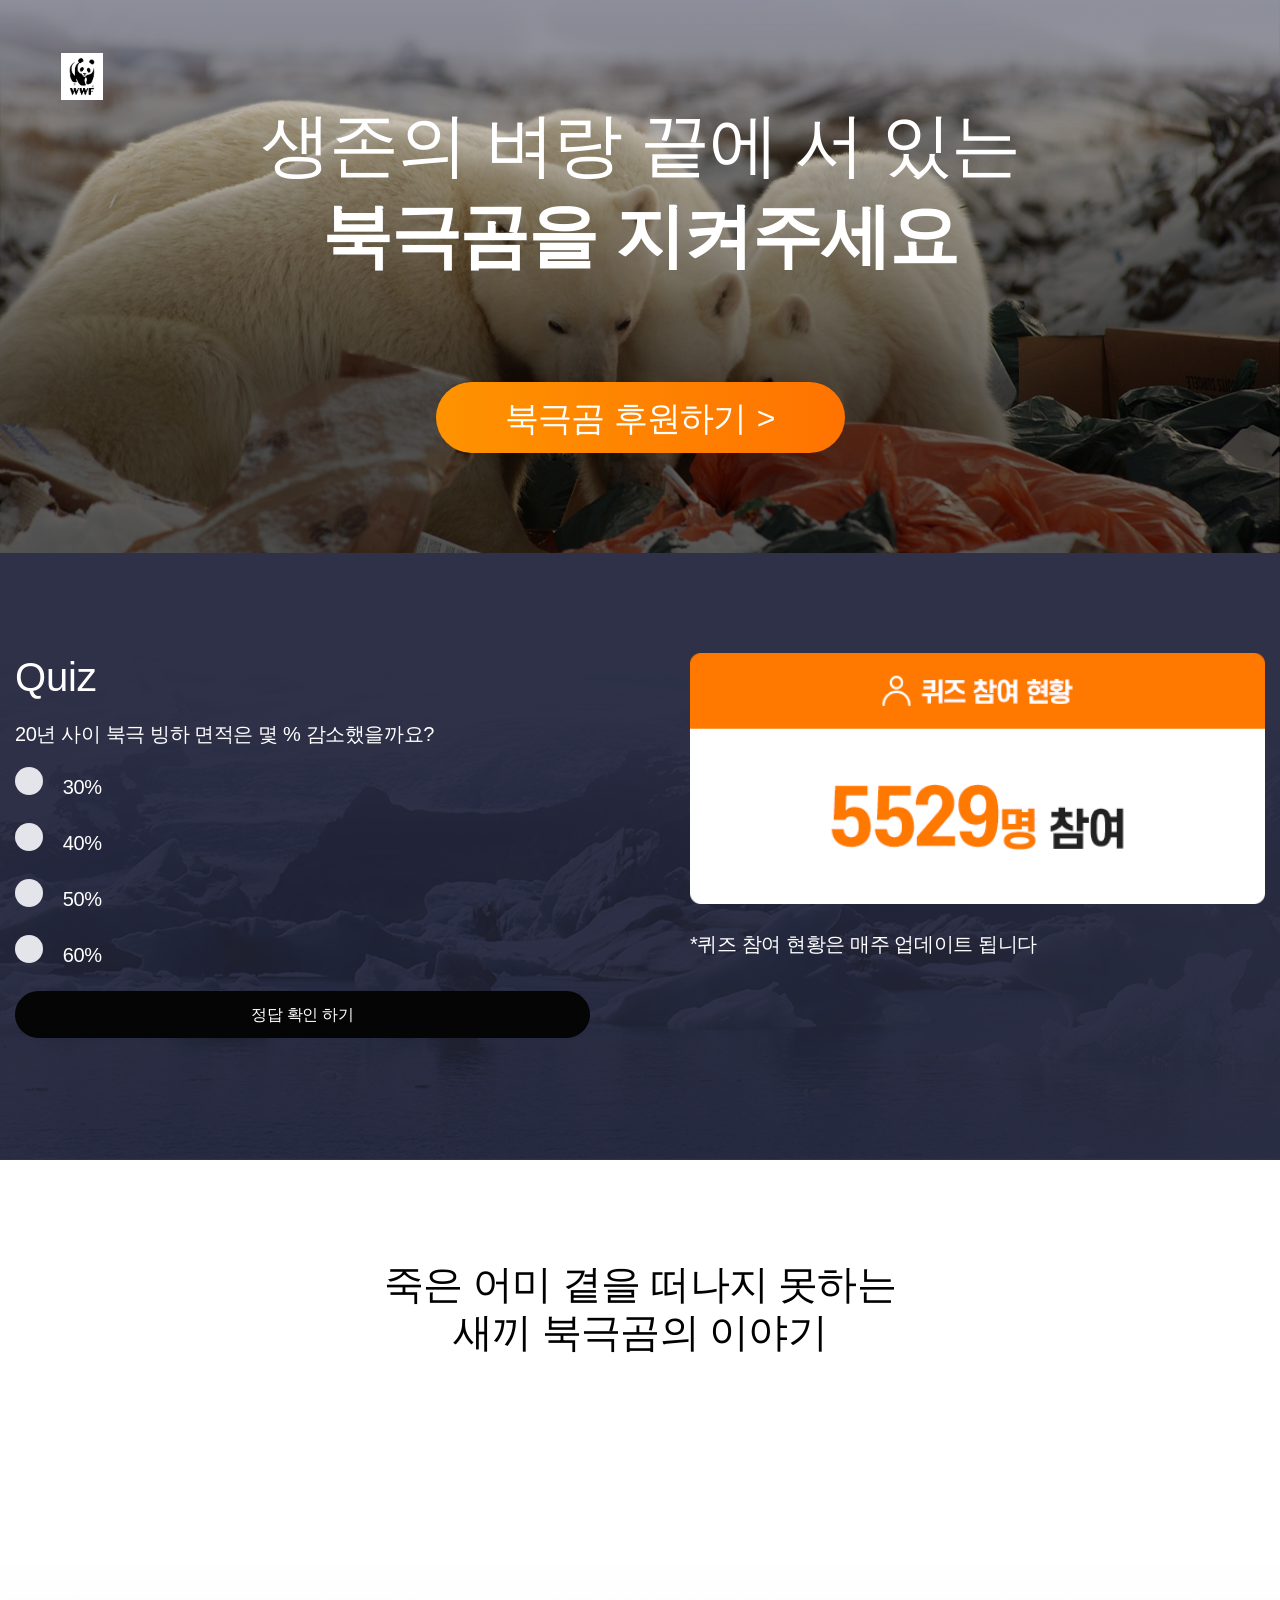
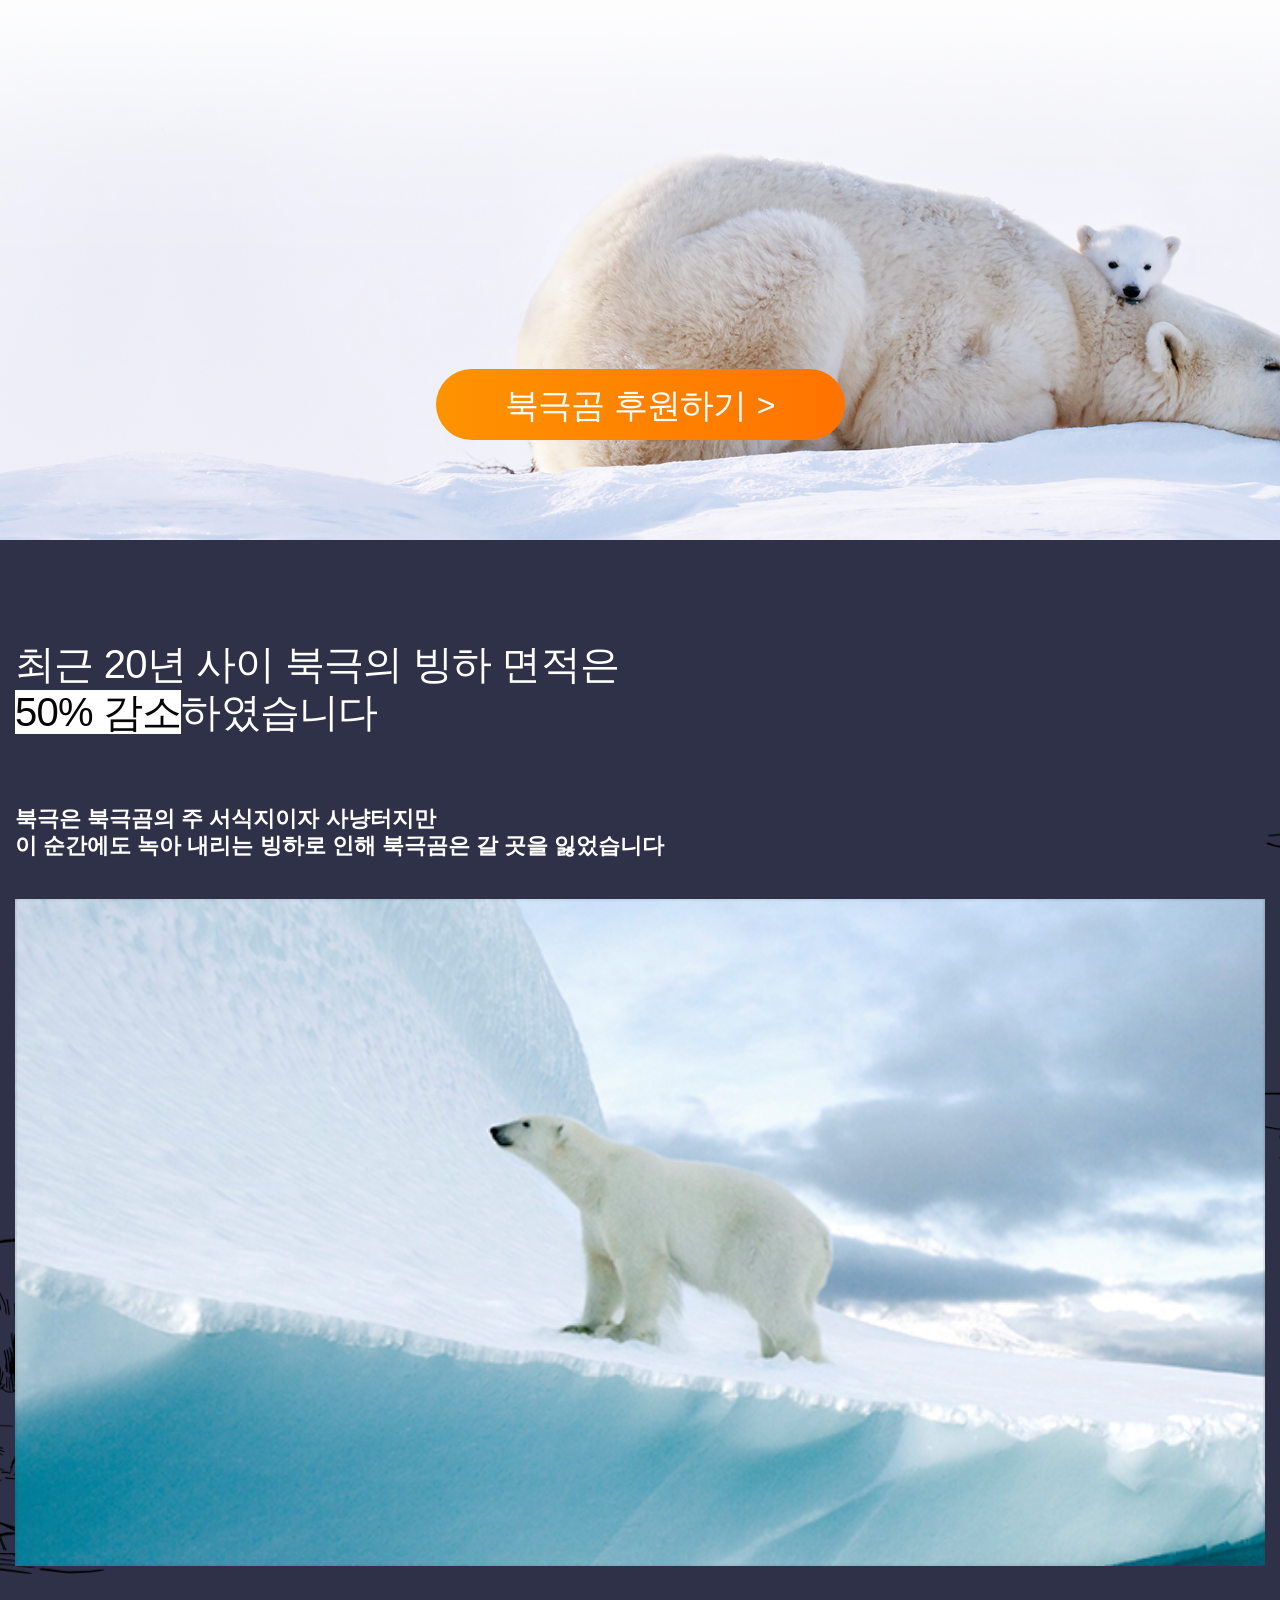
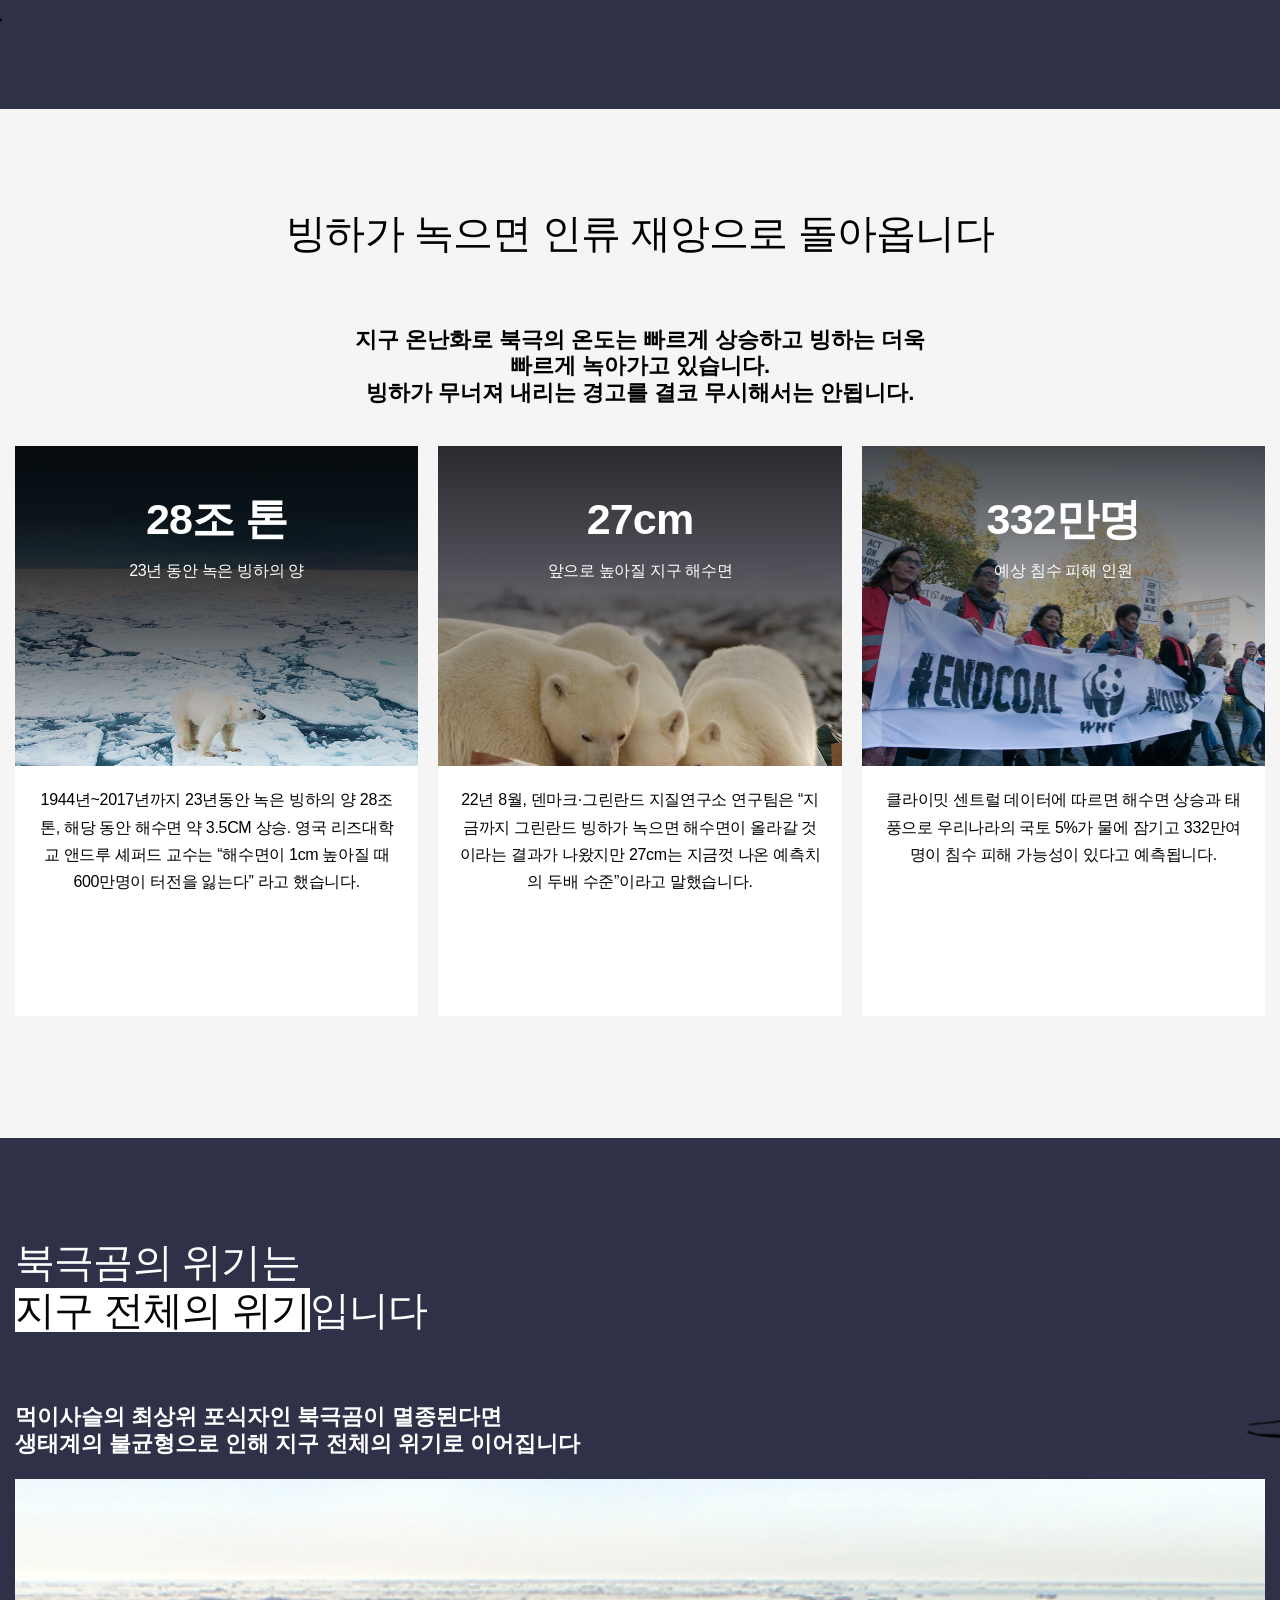
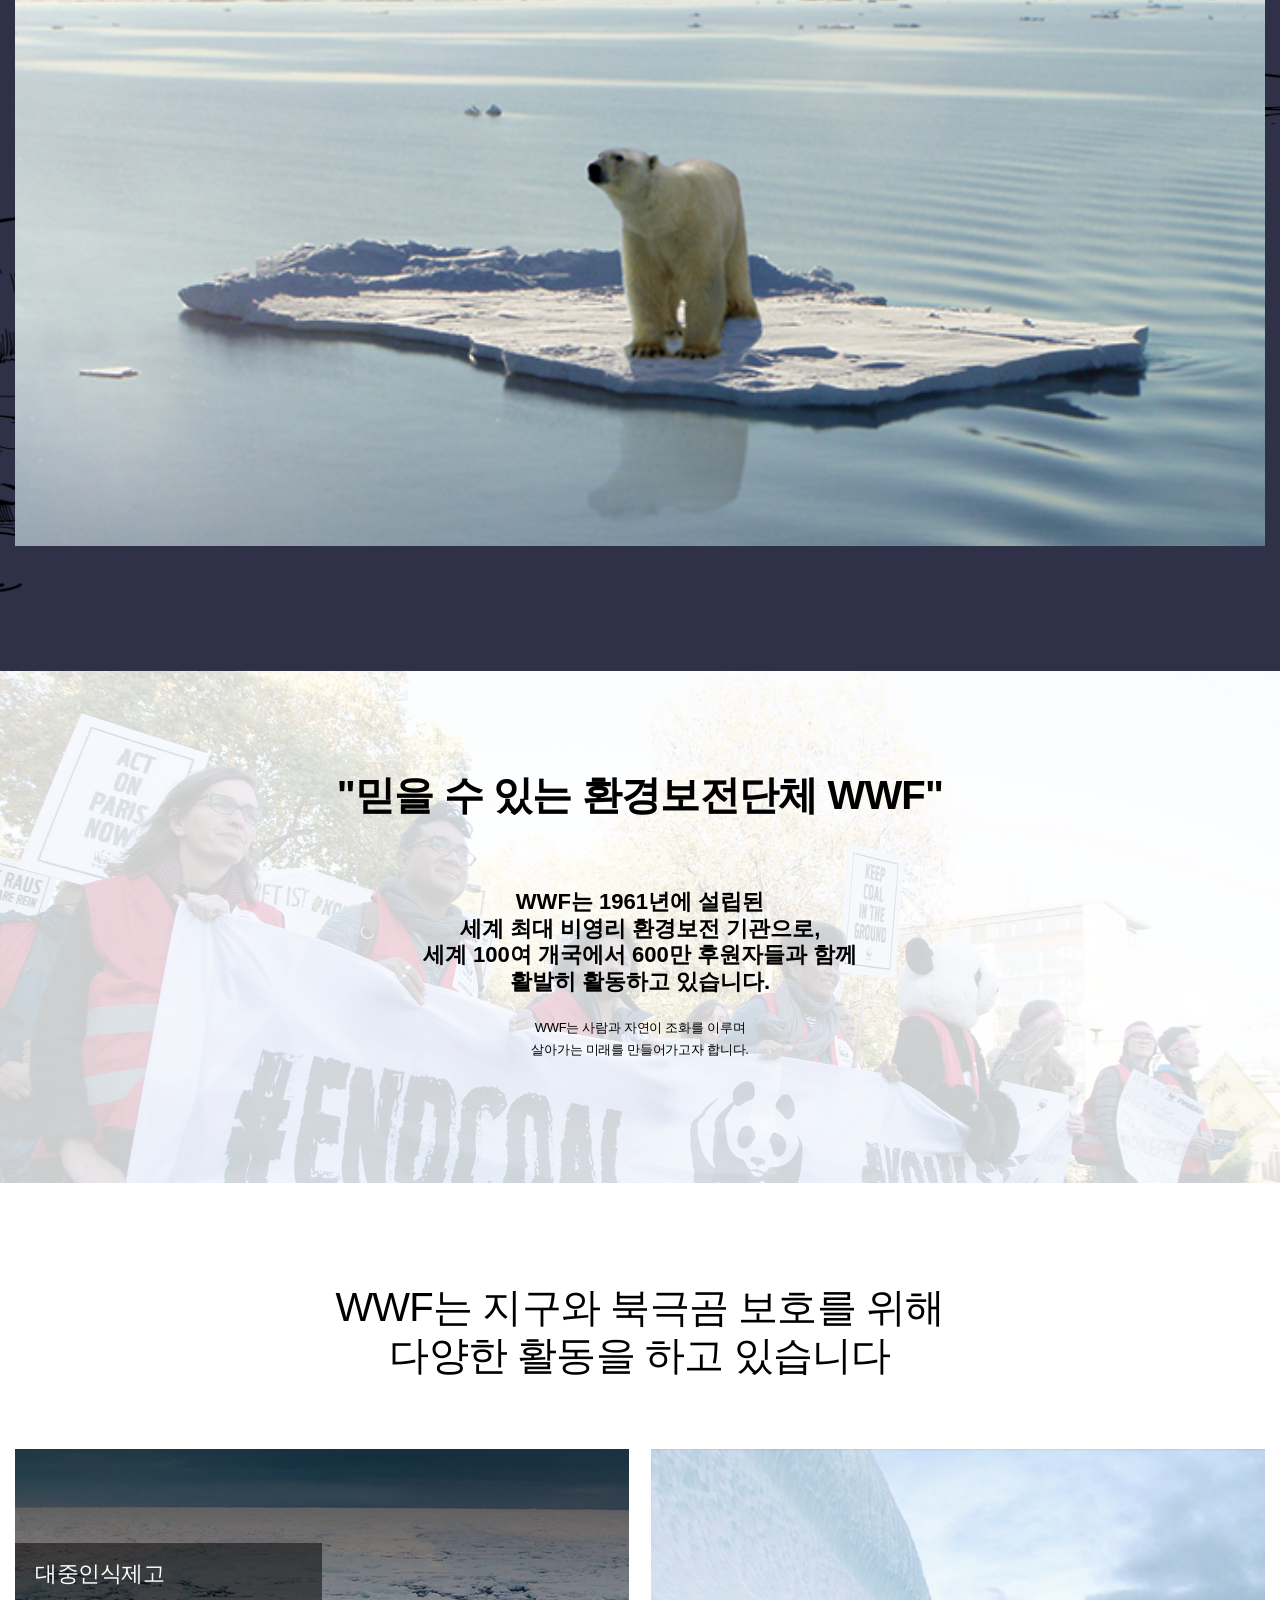
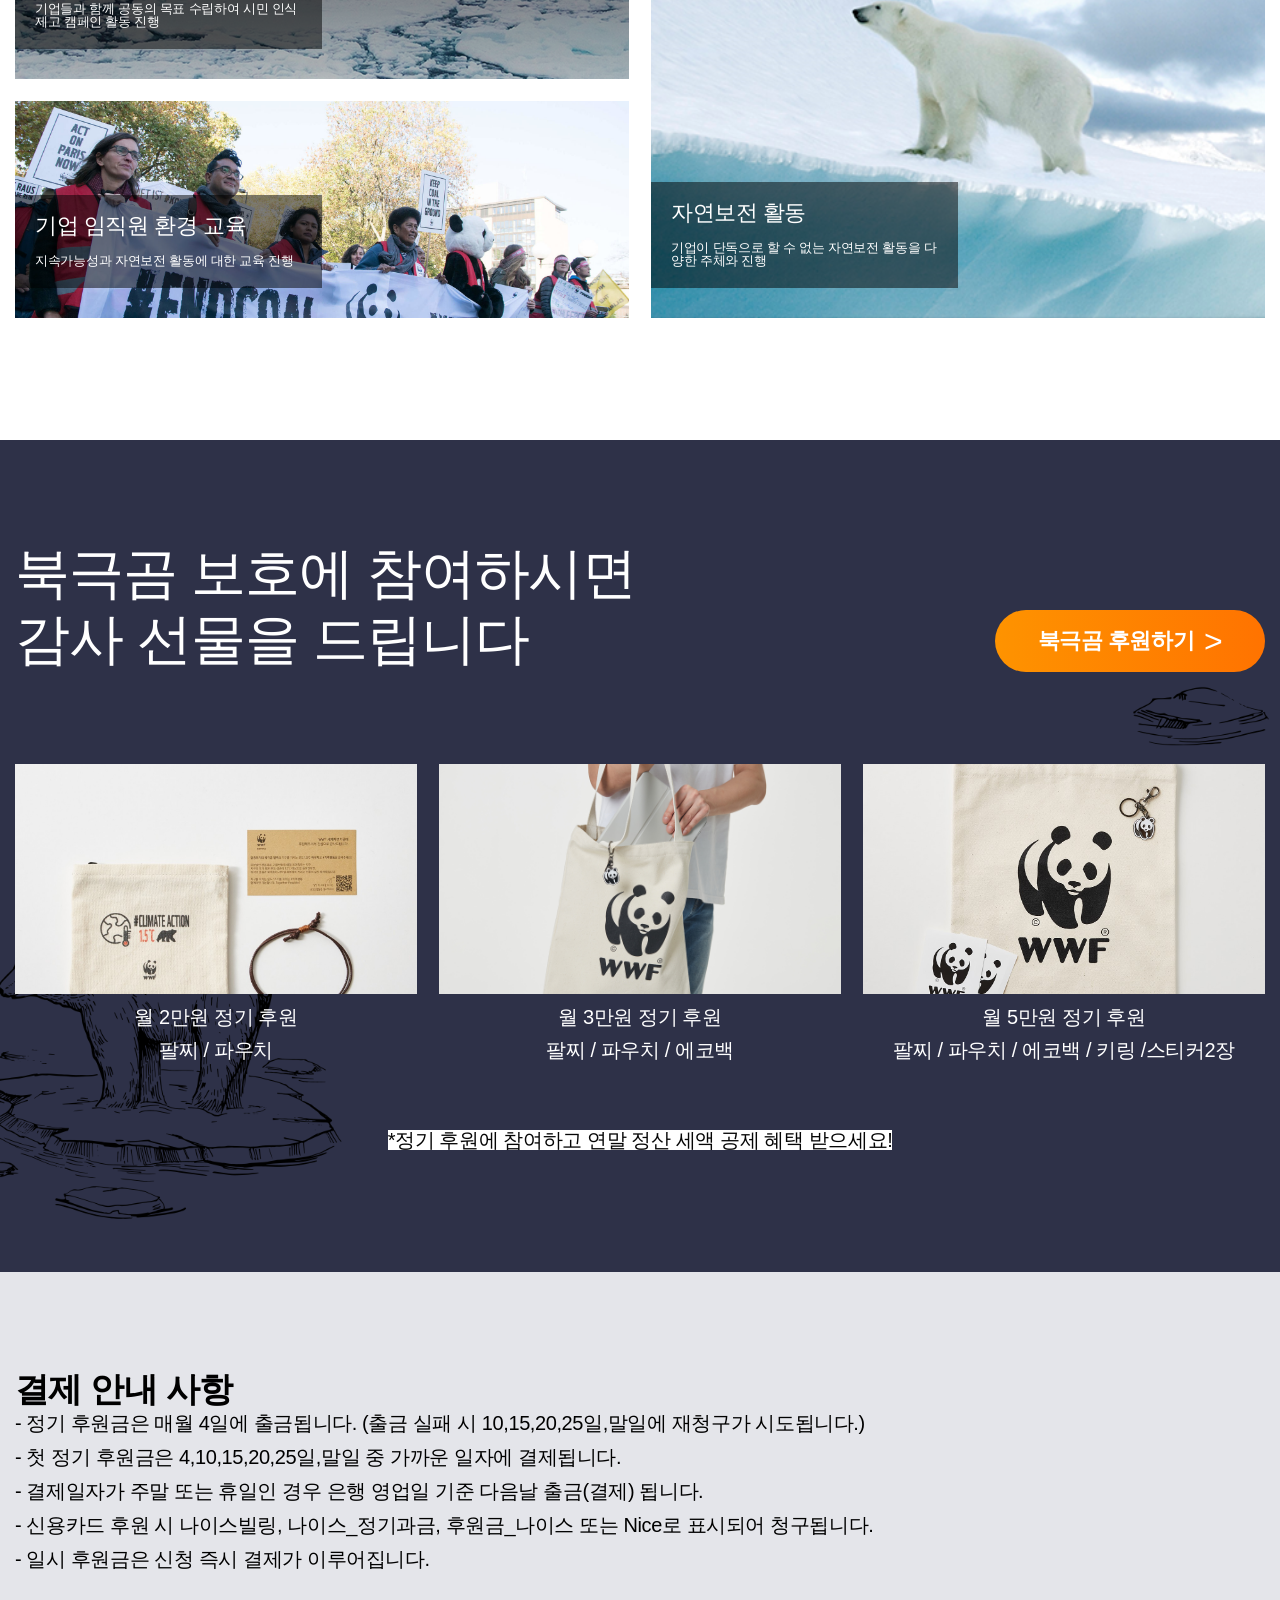
==== commit fbf9f0f7: "10행완성" ====
--- a/index.html
+++ b/index.html
@@ -152,7 +152,45 @@
             </div>
         </div>
         <!-- 9행 선물정보-->
+        <div class="container gift_bg">
+            <div class="contents gift">
+                <div class="title">
+                    <h1>북극곰 보호에 참여하시면<br>감사 선물을 드립니다</h1>
+                    <a href="#" class="sponsor_btn"><em>북극곰 후원하기</em><!-- after --></a>
+                </div>
+                <ul class="gift_list">
+                    <li>
+                        <p class="photo"><img src="./images/freebie2.jpg" alt=""></p>
+                        <h2>월 2만원 정기 후원</h2>
+                        <p>팔찌 / 파우치</p>
+                    </li>
+                    <li>
+                        <p class="photo"><img src="./images/freebie1.jpg" alt=""></p>
+                        <h2>월 3만원 정기 후원</h2>
+                        <p>팔찌 / 파우치 / 에코백</p>
+                    </li>
+                    <li>
+                        <p class="photo"><img src="./images/freebie3.jpg" alt=""></p>
+                        <h2>월 5만원 정기 후원</h2>
+                        <p>팔찌 / 파우치 / 에코백 / 키링 /스티커2장</p>
+                    </li>
+                </ul>
+                <p class="info">*정기 후원에 참여하고 연말 정산 세액 공제 혜택 받으세요!</p>
+            </div>
+        </div>
         <!-- 10행 안내-->
+        <div class="container notice_bg">
+            <div class="contents notice">
+                <dl class="list">
+                    <dt>결제 안내 사항</dt>
+                    <dd>- 정기 후원금은 매월 4일에 출금됩니다. (출금 실패 시 10,15,20,25일,말일에 재청구가 시도됩니다.)</dd>
+                    <dd>- 첫 정기 후원금은 4,10,15,20,25일,말일 중 가까운 일자에 결제됩니다.</dd>
+                    <dd>- 결제일자가 주말 또는 휴일인 경우 은행 영업일 기준 다음날 출금(결제) 됩니다.</dd>
+                    <dd>- 신용카드 후원 시 나이스빌링, 나이스_정기과금, 후원금_나이스 또는 Nice로 표시되어 청구됩니다.</dd>
+                    <dd>- 일시 후원금은 신청 즉시 결제가 이루어집니다.</dd>
+                </dl>
+            </div>
+        </div>
     </div>
 </body>
 </html>
--- a/style/index.css
+++ b/style/index.css
@@ -208,3 +208,43 @@
 #wrap .activity_bg .activity .details li .txt dt {font-size: 1.38rem; margin: 0 0 18px;}
 #wrap .activity_bg .activity .details li .txt dd {font-size: 0.81rem;}
 /* *************************************************************9행*************************************************************** */
+#wrap .gift_bg {background-image: url(../images/reduction_50bg.png);}
+#wrap .gift_bg .gift {text-align: center;}
+#wrap .gift_bg .gift > * {}
+#wrap .gift_bg .gift .title {
+    display: flex; flex-flow: column nowrap;
+}
+#wrap .gift_bg .gift .title h1 {margin-bottom: 22px; text-align: left; color: #fff;}
+#wrap .gift_bg .gift .title .sponsor_btn {margin: 0;}
+#wrap .gift_bg .gift .title .sponsor_btn em {}
+#wrap .gift_bg .gift .gift_list {
+    display: grid; gap: 22px;
+    grid-template-areas:
+    'sponser2'
+    'sponser3'
+    'sponser4'
+    ;
+}
+#wrap .gift_bg .gift .gift_list li {}
+#wrap .gift_bg .gift .gift_list li:nth-child(1) {grid-area: sponser2;}
+#wrap .gift_bg .gift .gift_list li:nth-child(2) {grid-area: sponser3;}
+#wrap .gift_bg .gift .gift_list li:nth-child(3) {grid-area: sponser4;}
+#wrap .gift_bg .gift .gift_list li .photo {
+    height: 150px; 
+    overflow: hidden;
+}
+#wrap .gift_bg .gift .gift_list li .photo img {
+    width: 100%;
+    transform: translateY(-85px);
+}
+#wrap .gift_bg .gift .gift_list li h2, 
+#wrap .gift_bg .gift .gift_list li h2+p {text-align: center; color: #fff;}
+#wrap .gift_bg .gift .gift_list li h2 {margin-top: 13px;}
+#wrap .gift_bg .gift .gift_list li h2+p {}
+#wrap .gift_bg .gift .info {background-color: #fff; color: #050505; display: inline-block;}
+/* *************************************************************10행*************************************************************** */
+#wrap .notice_bg {background-color: #E4E5EA;}
+#wrap .notice_bg .notice {}
+#wrap .notice_bg .notice .list {}
+#wrap .notice_bg .notice .list dt {font-size: 1.38rem; font-weight: 700;}
+#wrap .notice_bg .notice .list dd {line-height: 1.7;}
--- a/style/responsive.css
+++ b/style/responsive.css
@@ -8,12 +8,8 @@
 /*     #wrap .quiz_bg .quiz .quiz_list {width: 200px;}
     #wrap .quiz_bg .quiz .quiz_status {flex: 1;} */
 }
-@media screen and (min-width:860px) {
+@media screen and (min-width:860px) { /* ====================================================================860==================== */
     #wrap .intro {padding: 300px 0 100px;}
-    /* --------------------2행 퀴즈----------------------------- */
-    /*     #wrap .quiz_bg .quiz {
-        flex-flow: row nowrap;
-    } */
     /* 3-6행 공통 */
     #wrap .container {padding: 200px 80px;}
     #wrap .container .contents h1 {font-size: 2.5rem; margin: 0 0 40;}
@@ -30,9 +26,23 @@
     #wrap .humanity_bg .humanity .list li dl dt {font-size: 2.69rem;}
     #wrap .humanity_bg .humanity .list li .txt p {font-size: 1rem;}
     #wrap .humanity_bg .humanity .list li .txt {height: 250px;}
-
+    /* ----------------------------------------9행-------------------- */
+    #wrap .gift_bg .gift .title h1 {margin-bottom: 0;}
+    #wrap .gift_bg .gift .title {flex-flow: row nowrap; 
+        justify-content: space-between; 
+        align-items: flex-end;
+    }
+    #wrap .gift_bg .gift .title .sponsor_btn {width: 270px; height: 62px;}
+    #wrap .gift_bg .gift .title .sponsor_btn em {font-size: 1.38rem; font-weight: 700;}
+    #wrap .container .sponsor_btn::after {font-size: 2rem;}
+    #wrap .gift_bg .gift .gift_list {
+        grid-template-areas:
+        'sponser2 sponser3'
+        'sponser4 sponser4'
+        ;
+    }
 }
-@media screen and (min-width:1024px) {
+@media screen and (min-width:1024px) {/* ====================================================================1024==================== */
     #wrap .intro {padding: 410px 0 100px;}
     #wrap .intro .logo {width: 32px;left: 36px; top: 30px;}
     #wrap .intro h1 span {font-size: 3.13rem;}
@@ -45,8 +55,11 @@
     #wrap .quiz_bg .quiz {flex-flow: row nowrap; gap: 100px;}
     #wrap .quiz_bg .quiz .quiz_list h1 {font-size: 2.5rem;}
     #wrap .quiz_bg .quiz .quiz_list h2 span {font-size: 1.25rem; display: inline;}
-    #wrap .quiz_bg .quiz .quiz_list #quiz_frm ul li label {font-size: 1.25rem; background-size: 28px; line-height: 2; display: block;}
-       /* --------3행--------------------------------------------------------- */
+    #wrap .quiz_bg .quiz .quiz_list #quiz_frm ul li label {font-size: 1.25rem; 
+        background-size: 28px; 
+        line-height: 2; display: 
+        block;
+    }
     /* --------4행--------------------------------------------------------- */
     #wrap .container .contents h1 .highlight {
         background-color: #fff; color: #050505; 
@@ -67,12 +80,27 @@
             'corperation nature';
         grid-template-columns: 1fr 1fr;
     }
-
     #wrap .activity_bg .activity .details li {position:relative ; padding-bottom: 30px;}
     #wrap .activity_bg .activity .details li .txt {width: 50%;}
     #wrap .activity_bg .activity .details li:last-child .txt {position: absolute; left: 0; bottom: 30px;}
     #wrap .activity_bg .activity .details li .txt dt {}
     #wrap .activity_bg .activity .details li .txt dd {}
+    /* ------------------------9행---------------------------------------------- */
+    #wrap .gift_bg .gift .title h1 {margin-bottom: 0;}
+    #wrap .gift_bg .gift .title {
+        flex-flow: row nowrap; 
+        justify-content: space-between; 
+        align-items: flex-end;
+    }
+    #wrap .gift_bg .gift {text-align: right;}
+    #wrap .gift_bg .gift .gift_list {
+        grid-template-areas:
+        'sponser2 sponser3'
+        'sponser4 sponser4'
+        ;
+        
+    }
+    /* ------------------------10행---------------------------------------------- */
 }/* 1024~ */
 @media screen and (min-width:1250px) {
     #wrap .intro {padding: 447px 0 100px;}
@@ -83,4 +111,24 @@
     #wrap .container .sponsor_btn::after {font-size: 2rem;}
     #wrap .container .sponsor_btn em {font-size: 2.13rem;}
     /* --------------------2행 퀴즈----------------------------- */
+    /* ------------------------9행---------------------------------------------- */
+    #wrap .gift_bg .gift {text-align: center;}
+    #wrap .gift_bg .gift .title h1 {font-size: 3.44rem;}
+    #wrap .gift_bg .gift .gift_list {
+        grid-template-areas:
+        'sponser2 sponser3 sponser4'
+        ;
+        grid-template-columns: 1fr 1fr 1fr;
+        margin: 0 0 70px;
+    }
+    #wrap .gift_bg .gift .gift_list li .photo {height: 300px;}
+    #wrap .gift_bg .gift .gift_list li .photo img {transform: translateY(70px);}
+    #wrap .gift_bg .gift .gift_list li h2,
+    #wrap .gift_bg .gift .gift_list li h2+p {font-size: 1.25rem;}
+    #wrap .gift_bg .gift .gift_list li h2+p {margin-top: 13px;}
+    #wrap .gift_bg .gift .info {font-size: 1.25rem;}
+    /* ---------------------------------------------------10행--------------------------------- */
+    #wrap .container {padding: 100px 0;}
+    #wrap .notice_bg .notice .list dt {font-size: 2.13rem; font-weight: 700;}
+    #wrap .notice_bg .notice .list dd {line-height: 1.7; font-size: 1.25rem;}
 }
